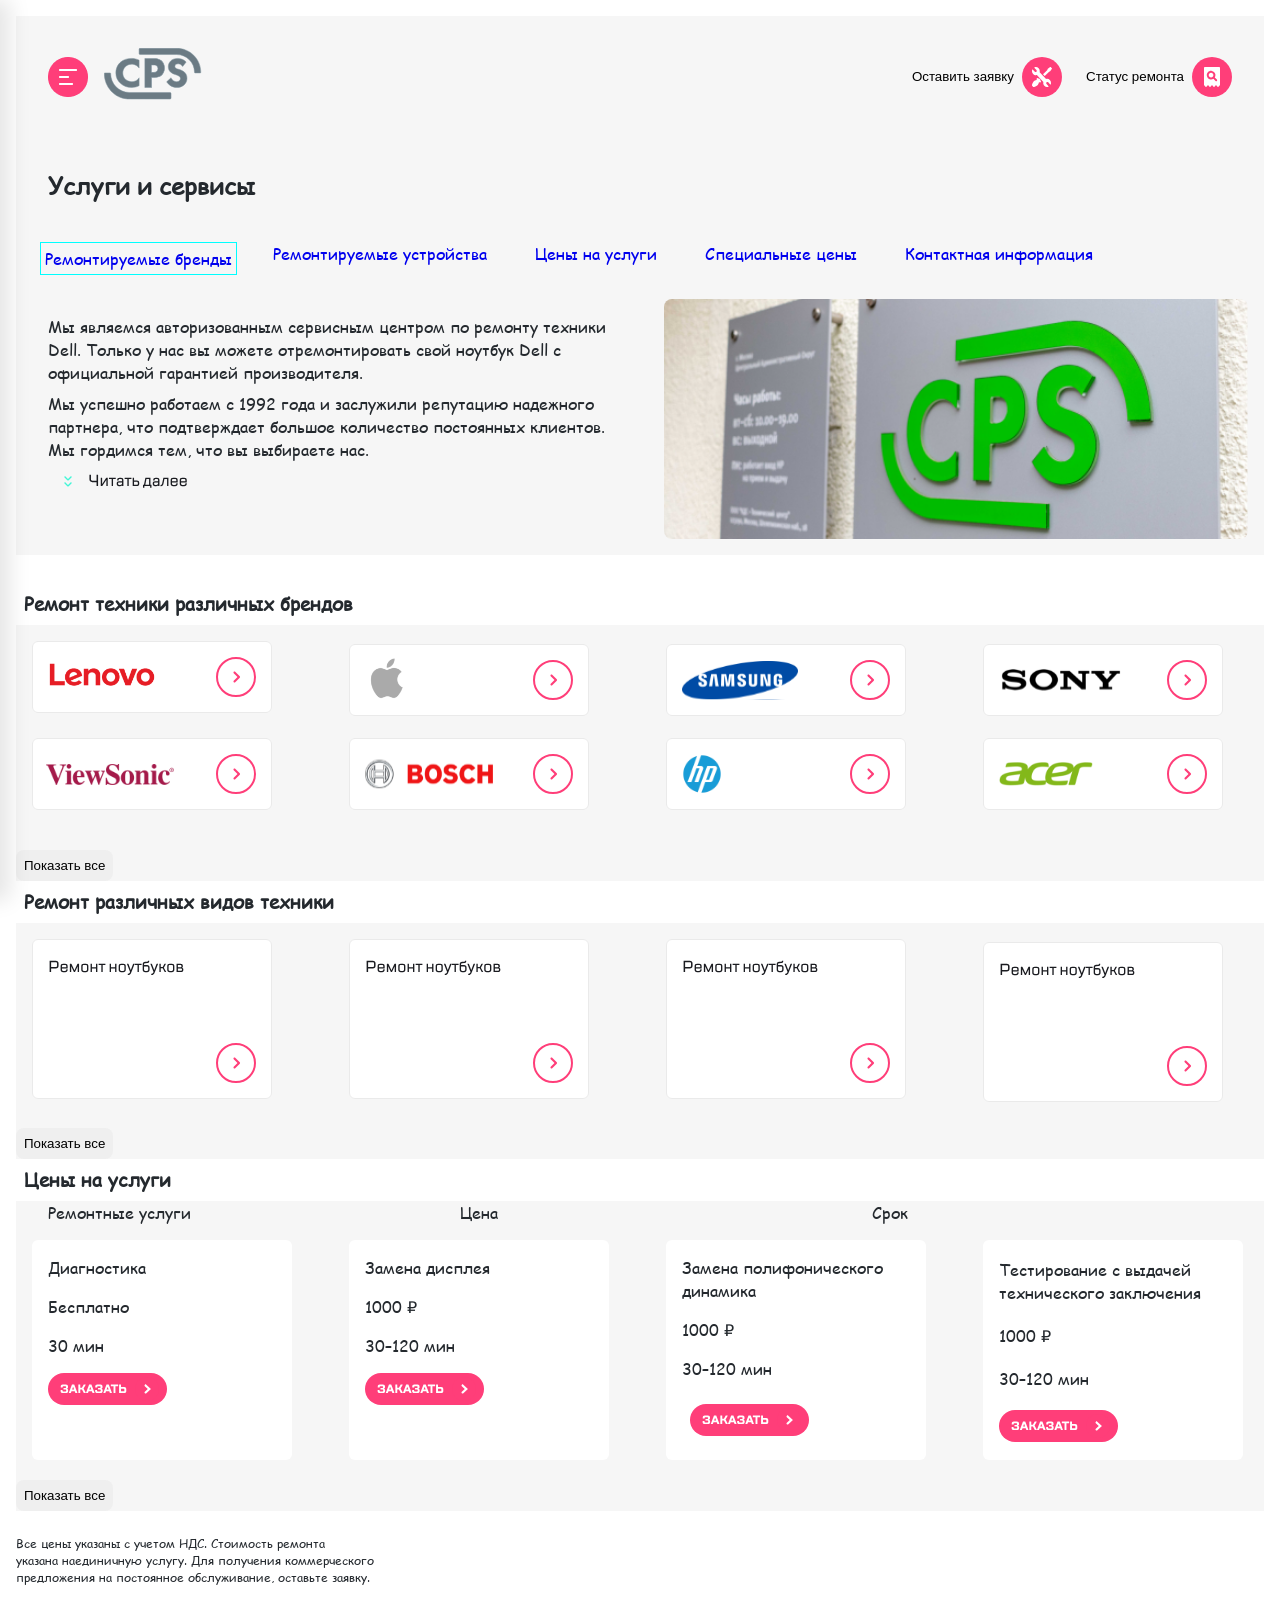
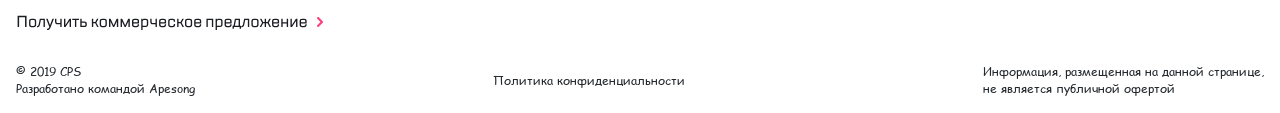
==== index.html @ 11be5215 "Updates" ====
<!doctype html>
<html lang="en">
  <head>
    <meta charset="UTF-8">
    <meta name="viewport" content="width=device-width,user-scalable=no,initial-scale=1,maximum-scale=1,minimum-scale=1">
    <meta http-equiv="X-UA-Compatible" content="ie=edge">
    <title>Webpack 5 Starter</title>
  <script defer="defer" src="./js/bundle.js"></script><link href="style.css" rel="stylesheet"></head>
  <body>
    <header> </header>
    <div class="overlay"></div>
    <aside class="sidebar__main">
      <header class="sidebar__header">
        <div class="sidebar__header-left">
          <button class="btn sidebar__btn-close" type="button">
            <img src="./img/aside-img/close.svg" alt="close">
          </button>
          <div class="sidebar__image-cps">
            <img src="./img/aside-img/cps.svg" alt="CPS logo">
          </div>
        </div>
        <button class="btn sidebar__button-search" type="button">
          <img src="./img/aside-img/search.svg" alt="Search btn">
        </button>
      </header>
      <nav class="sidebar__nav">
        <ul class="sidebar__nav-list">
          <li class="sidebar__nav-item sidebar__nav-item--active">
            <a class="sidebar__link" href="#">Ремонт техники</a>
          </li>
          <li class="sidebar__nav-item"><a class="sidebar__link" href="#">Услуги и сервисы</a></li>
          <li class="sidebar__nav-item"><a class="sidebar__link" href="#">Корпоративным клиентам</a></li>
          <li class="sidebar__nav-item"><a class="sidebar__link" href="#">Продавцам техники</a></li>
          <li class="sidebar__nav-item"><a class="sidebar__link" href="#">Партнерам</a></li>
          <li class="sidebar__nav-item"><a class="sidebar__link" href="#">Производителям</a></li>
          <li class="sidebar__nav-item"><a class="sidebar__link" href="#">Наши сервисные центры</a></li>
          <li class="sidebar__nav-item"><a class="sidebar__link" href="#">Контакты</a></li>
        </ul>
      </nav>
      <footer>
        <div class="sidebar__contacts">
          <div class="sidebar__contacts-btn">
            <button class="btn sidebar__contacts-call" type="button">
              <img src="./img/aside-img/phone.svg" alt="call">
            </button>
            <button class="btn sidebar__contacts-message" type="button">
              <img src="./img/aside-img/text.svg" alt="text">
            </button>
            <button class="btn sidebar__contacts-profile" type="button">
              <img src="./img/aside-img/profile.svg" alt="profile">
            </button>
          </div>
          <div class="sidebar__contacts-click">
            <a class="sidebar__contacts-mail" href="mailto:mail@cps.com">
              mail@cps.com
            </a>
            <a class="sidebar__contacts-tel" href="tel:88008908900">
              8 800 890 8900
            </a>
          </div>
          <div class="sidebar__lang-container">
            <button class="btn sidebar__lang-ru" type="button">RU</button>
            <button class="btn sidebar__lang-en" type="button">EN</button>
            <button class="btn sidebar__lang-ch" type="button">CH</button>
          </div>
        </div>
      </footer>
    </aside>

    <main class="main">
      <section class="cps">
        <header class="cps-header">
          <div class="cps-header__left">
            <button class="btn cps-header__burger">
              <img src="./img/cps-img/burger.png" alt="Меню">
            </button>
            <div class="cps-header__logo">
              <img src="./img/cps-img/cps.svg" alt="CPS Логотип">
            </div>
          </div>

          <div class="cps-header__right">
            <button class="cps-header__repair-btn">
              <span class="cps-header__repair-text">Оставить заявку </span>
              <img src="./img/cps-img/repair.svg" alt="Ремонт" class="cps-header__repair-img">
            </button>
            <button class="cps-header__status-btn">
              <span class="cps-header__status-text">Статус ремонта</span>
              <img src="./img/cps-img/checkstatus.svg" alt="Проверить статус" class="cps-header__status-img">
            </button>
          </div>
        </header>
        <h1 class="cps-header__title">Услуги и сервисы</h1>

        <nav class="cps-nav">
          <ul class="cps-nav__list">
            <li class="cps-nav__item cps-nav__item--active">
              <a href="#">Ремонтируемые бренды</a>
            </li>
            <li class="cps-nav__item"><a href="#">Ремонтируемые устройства</a></li>
            <li class="cps-nav__item"><a href="#">Цены на услуги</a></li>
            <li class="cps-nav__item"><a href="#">Специальные цены</a></li>
            <li class="cps-nav__item"><a href="#">Контактная информация</a></li>
          </ul>
        </nav>

        <div class="cps-content">
          <div class="cps-content__text">
            <p class="cps-content__paragraph cps-content__paragraph--open">
              Мы являемся авторизованным сервисным центром по ремонту техники
              Dell. Только у нас вы можете отремонтировать свой ноутбук Dell с
              официальной гарантией производителя.
            </p>
            <p class="cps-content__paragraph cps-content__paragraph--hidden">
              Мы успешно работаем с 1992 года и заслужили репутацию надежного
              партнера, что подтверждает большое количество постоянных клиентов.
              Мы гордимся тем, что вы выбираете нас.
            </p>
            <div class="cps-content__read">
              <a href="#" class="cps-content__read-item">
                <img src="./img/cps-img/read.svg" class="cps-content__read-more" alt="cps-read-more">
              </a>
            </div>
          </div>
          <div class="cps-content__background-img"></div>
        </div>
      </section>

      <h3 class="brand__title">Ремонт техники различных брендов</h3>

      <div class="swiper brand">
        <div class="swiper-wrapper brand__list">
          <div class="swiper-slide brand__item">
            <img src="./img/brand_img/cat1.svg" alt="Lenovo">
          </div>
          <div class="swiper-slide brand__item">
            <img src="./img/brand_img/cat1_copy_2.svg" class="brand__img" alt="Apple">
          </div>
          <div class="swiper-slide brand__item">
            <img src="./img/brand_img/cat1copy.svg" class="brand__img" alt="Samsung">
          </div>
          <div class="swiper-slide brand__item">
            <img src="./img/brand_img/cat1copy10.svg" class="brand__img" alt="Sony">
          </div>
          <div class="swiper-slide brand__item">
            <img src="./img/brand_img/cat1copy3.svg" class="brand__img" alt="ViewSonic">
          </div>
          <div class="swiper-slide brand__item">
            <img src="./img/brand_img/cat1copy7.svg" class="brand__img" alt="Bosh">
          </div>
          <div class="swiper-slide brand__item">
            <img src="img/brand_img/cat1copy8.svg" class="brand__img" alt="HP">
          </div>
          <div class="swiper-slide brand__item">
            <img src="./img/brand_img/cat1copy9.svg" class="brand__img" alt="Acer">
          </div>
          <div class="swiper-slide brand__item">
            <img src="./img/brand_img/cat1.svg" class="brand__img" alt="Lenovo">
          </div>
          <div class="swiper-slide brand__item">
            <img src="./img/brand_img/cat1_copy_2.svg" class="brand__img" alt="Apple">
          </div>
          <div class="swiper-slide brand__item">
            <img src="./img/brand_img/cat1copy.svg" class="brand__img" alt="Samsung">
          </div>
        </div>

        <div class="swiper-pagination"></div>
        <button class="brand__button toggle-btn" type="button" id="brandBtn">
          <img src="../src/img/brand_img/show-icon.svg" alt="">
          <span class="brand__button-text">Показать все</span>
        </button>
      </div>
      <h3 class="services__title">Ремонт различных видов техники</h3>

      <div class="swiper repair">
        <div class="swiper-wrapper repair__list">
          <div class="swiper-slide repair__item">
            <img src="./img/swiper2.img/repair.svg" alt="repair">
          </div>
          <div class="swiper-slide repair__item">
            <img src="./img/swiper2.img/repair.svg" alt="repair">
          </div>
          <div class="swiper-slide repair__item">
            <img src="./img/swiper2.img/repair.svg" alt="repair">
          </div>
          <div class="swiper-slide repair__item">
            <img src="./img/swiper2.img/repair.svg" alt="repair">
          </div>
          <div class="swiper-slide repair__item">
            <img src="./img/swiper2.img/repair.svg" alt="repair">
          </div>
          <div class="swiper-slide repair__item">
            <img src="./img/swiper2.img/repair.svg" alt="repair">
          </div>
          <div class="swiper-slide repair__item">
            <img src="./img/swiper2.img/repair.svg" alt="repair">
          </div>
          <div class="swiper-slide repair__item">
            <img src="./img/swiper2.img/repair.svg" alt="repair">
          </div>
        </div>
        <div class="swiper-pagination"></div>
        <button class="repair__button toggle-btn" type="button" id="repairBtn">
          <img src="../src/img/brand_img/show-icon.svg" alt="">
          <span class="repair__button-text">Показать все</span>
        </button>
      </div>

      <div class="price">
        <h3 class="price__title">Цены на услуги</h3>

        <div class="price__table swiper">
          <div class="price__head">
            <span class="price__head-service">Ремонтные услуги</span>
            <span class="price__head-price">Цена</span>
            <span class="price__head-time">Срок</span>
          </div>

          <div class="swiper-wrapper price__list">
            <div class="swiper-slide price__item">
              <div class="price__service">Диагностика</div>

              <div class="price__cost">Бесплатно</div>

              <div class="price__time">30 мин</div>

              <button class="price__button" type="button">
                <img src="./img/price-img/order.svg" alt="arrow" class="price__button-icon">
              </button>
            </div>

            <div class="swiper-slide price__item">
              <div class="price__service">Замена дисплея</div>

              <div class="price__cost">1000 ₽</div>

              <div class="price__time">30–120 мин</div>

              <button class="price__button" type="button">
                <img src="./img/price-img/order.svg" alt="arrow" class="price__button-icon">
              </button>
            </div>

            <div class="swiper-slide price__item">
              <div class="price__service">
                Замена полифонического динамика
              </div>

              <div class="price__cost">1000 ₽</div>

              <div class="price__time">30–120 мин</div>

              <button class="price__button toggle-btn" type="button">
                <img src="./img/price-img/order.svg" alt="arrow" class="price__button-icon">
              </button>
            </div>

            <div class="swiper-slide price__item">
              <div class="price__service">
                Тестирование с выдачей технического заключения
              </div>

              <div class="price__cost">1000 ₽</div>

              <div class="price__time">30–120 мин</div>

              <button class="price__button" type="button">
                <img src="./img/price-img/order.svg" alt="arrow" class="price__button-icon">
              </button>
            </div>

            <div class="swiper-slide price__item">
              <div class="price__service">
                Замена программного обеспечения
              </div>

              <div class="price__cost">1000 ₽</div>

              <div class="price__time">30–120 мин</div>
              <button class="price__button" type="button">
                <img src="./img/price-img/order.svg" alt="arrow" class="price__button-icon">
              </button>
            </div>
          </div>

          <div class="swiper-pagination"></div>
          <button class="price-table__button toggle-btn" type="button" id="price-tableBtn">
            <span class="price-table__button-text">Показать все</span>
          </button>
        </div>

        <div class="price__footer">
          <p class="price__description">
            Все цены указаны с учетом НДС. Стоимость ремонта <br>
            указана наединичную услугу. Для получения коммерческого<br>
            предложения на постоянное обслуживание, оставьте заявку.
          </p>

          <a href="#" class="price__offer">
            <img src="./img/price-img/comercial-suggestion.svg" alt="more" class="price__offer-icon">
          </a>
        </div>
      </div>
      <footer class="footer">
        <div class="left"> © 2019 CPS <br>Разработано командой Apesong </div>
        <div class="middle">Политика конфиденциальности</div>
        <div class="right">Информация, размещенная на данной странице, <br>
          не является публичной офертой</div>
      </footer>
    </main></body></html>
---- style.css ----
/**
 * Swiper 12.1.4
 * Most modern mobile touch slider and framework with hardware accelerated transitions
 * https://swiperjs.com
 *
 * Copyright 2014-2026 Vladimir Kharlampidi
 *
 * Released under the MIT License
 *
 * Released on: April 29, 2026
 */

:root {
  --swiper-theme-color: #007aff;
  /*
  --swiper-preloader-color: var(--swiper-theme-color);
  --swiper-wrapper-transition-timing-function: initial;
  */
}
:host {
  position: relative;
  display: block;
  margin-left: auto;
  margin-right: auto;
  z-index: 1;
}
.swiper {
  margin-left: auto;
  margin-right: auto;
  position: relative;
  overflow: hidden;
  list-style: none;
  padding: 0;
  /* Fix of Webkit flickering */
  z-index: 1;
  display: block;
}
.swiper-vertical > .swiper-wrapper {
  flex-direction: column;
}
.swiper-wrapper {
  position: relative;
  width: 100%;
  height: 100%;
  z-index: 1;
  display: flex;
  transition-property: transform;
  transition-timing-function: var(--swiper-wrapper-transition-timing-function, initial);
  box-sizing: content-box;
}
.swiper-android .swiper-slide,
.swiper-ios .swiper-slide,
.swiper-wrapper {
  transform: translate3d(0px, 0, 0);
}
.swiper-horizontal {
  touch-action: pan-y;
}
.swiper-vertical {
  touch-action: pan-x;
}
.swiper-slide {
  flex-shrink: 0;
  width: 100%;
  height: 100%;
  position: relative;
  transition-property: transform;
  display: block;
}
.swiper-slide-invisible-blank {
  visibility: hidden;
}
/* Auto Height */
.swiper-autoheight,
.swiper-autoheight .swiper-slide {
  height: auto;
}
.swiper-autoheight .swiper-wrapper {
  align-items: flex-start;
  transition-property: transform, height;
}
.swiper-backface-hidden .swiper-slide {
  transform: translateZ(0);
  backface-visibility: hidden;
}
/* 3D Effects */
.swiper-3d.swiper-css-mode .swiper-wrapper {
  perspective: 1200px;
}
.swiper-3d .swiper-wrapper {
  transform-style: preserve-3d;
}
.swiper-3d {
  perspective: 1200px;
  .swiper-slide,
  .swiper-cube-shadow {
    transform-style: preserve-3d;
  }
}

/* CSS Mode */
.swiper-css-mode {
  > .swiper-wrapper {
    overflow: auto;
    scrollbar-width: none; /* For Firefox */
    -ms-overflow-style: none; /* For Internet Explorer and Edge */
    &::-webkit-scrollbar {
      display: none;
    }
  }
  > .swiper-wrapper > .swiper-slide {
    scroll-snap-align: start start;
  }
  &.swiper-horizontal {
    > .swiper-wrapper {
      scroll-snap-type: x mandatory;
    }
    > .swiper-wrapper > .swiper-slide:first-child {
      margin-inline-start: var(--swiper-slides-offset-before);
      scroll-margin-inline-start: var(--swiper-slides-offset-before);
    }
    > .swiper-wrapper > .swiper-slide:last-child {
      margin-inline-end: var(--swiper-slides-offset-after);
    }
  }
  &.swiper-vertical {
    > .swiper-wrapper {
      scroll-snap-type: y mandatory;
    }
    > .swiper-wrapper > .swiper-slide:first-child {
      margin-block-start: var(--swiper-slides-offset-before);
      scroll-margin-block-start: var(--swiper-slides-offset-before);
    }
    > .swiper-wrapper > .swiper-slide:last-child {
      margin-block-end: var(--swiper-slides-offset-after);
    }
  }
  &.swiper-free-mode {
    > .swiper-wrapper {
      scroll-snap-type: none;
    }
    > .swiper-wrapper > .swiper-slide {
      scroll-snap-align: none;
    }
  }
  &.swiper-centered {
    > .swiper-wrapper::before {
      content: '';
      flex-shrink: 0;
      order: 9999;
    }
    > .swiper-wrapper > .swiper-slide {
      scroll-snap-align: center center;
      scroll-snap-stop: always;
    }
  }
  &.swiper-centered.swiper-horizontal {
    > .swiper-wrapper > .swiper-slide:first-child {
      margin-inline-start: var(--swiper-centered-offset-before);
    }
    > .swiper-wrapper::before {
      height: 100%;
      min-height: 1px;
      width: var(--swiper-centered-offset-after);
    }
  }
  &.swiper-centered.swiper-vertical {
    > .swiper-wrapper > .swiper-slide:first-child {
      margin-block-start: var(--swiper-centered-offset-before);
    }
    > .swiper-wrapper::before {
      width: 100%;
      min-width: 1px;
      height: var(--swiper-centered-offset-after);
    }
  }
}

/* Slide styles start */
/* 3D Shadows */
.swiper-3d {
  .swiper-slide-shadow,
  .swiper-slide-shadow-left,
  .swiper-slide-shadow-right,
  .swiper-slide-shadow-top,
  .swiper-slide-shadow-bottom,
  .swiper-slide-shadow,
  .swiper-slide-shadow-left,
  .swiper-slide-shadow-right,
  .swiper-slide-shadow-top,
  .swiper-slide-shadow-bottom {
    position: absolute;
    left: 0;
    top: 0;
    width: 100%;
    height: 100%;
    pointer-events: none;
    z-index: 10;
  }
  .swiper-slide-shadow {
    background: rgba(0, 0, 0, 0.15);
  }
  .swiper-slide-shadow-left {
    background-image: linear-gradient(to left, rgba(0, 0, 0, 0.5), rgba(0, 0, 0, 0));
  }
  .swiper-slide-shadow-right {
    background-image: linear-gradient(to right, rgba(0, 0, 0, 0.5), rgba(0, 0, 0, 0));
  }
  .swiper-slide-shadow-top {
    background-image: linear-gradient(to top, rgba(0, 0, 0, 0.5), rgba(0, 0, 0, 0));
  }
  .swiper-slide-shadow-bottom {
    background-image: linear-gradient(to bottom, rgba(0, 0, 0, 0.5), rgba(0, 0, 0, 0));
  }
}
.swiper-lazy-preloader {
  width: 42px;
  height: 42px;
  position: absolute;
  left: 50%;
  top: 50%;
  margin-left: -21px;
  margin-top: -21px;
  z-index: 10;
  transform-origin: 50%;
  box-sizing: border-box;
  border: 4px solid var(--swiper-preloader-color, var(--swiper-theme-color));
  border-radius: 50%;
  border-top-color: transparent;
}
.swiper:not(.swiper-watch-progress),
.swiper-watch-progress .swiper-slide-visible {
  .swiper-lazy-preloader {
    animation: swiper-preloader-spin 1s infinite linear;
  }
}
.swiper-lazy-preloader-white {
  --swiper-preloader-color: #fff;
}
.swiper-lazy-preloader-black {
  --swiper-preloader-color: #000;
}
@keyframes swiper-preloader-spin {
  0% {
    transform: rotate(0deg);
  }
  100% {
    transform: rotate(360deg);
  }
}
/* Slide styles end */

.swiper-virtual .swiper-slide {
  -webkit-backface-visibility: hidden;
  transform: translateZ(0);
}
.swiper-virtual.swiper-css-mode {
  .swiper-wrapper::after {
    content: '';
    position: absolute;
    left: 0;
    top: 0;
    pointer-events: none;
  }
}
.swiper-virtual.swiper-css-mode.swiper-horizontal {
  .swiper-wrapper::after {
    height: 1px;
    width: var(--swiper-virtual-size);
  }
}

.swiper-virtual.swiper-css-mode.swiper-vertical {
  .swiper-wrapper::after {
    width: 1px;
    height: var(--swiper-virtual-size);
  }
}



:root {
  --swiper-navigation-size: 44px;
  /*
  --swiper-navigation-top-offset: 50%;
  --swiper-navigation-sides-offset: 4px;
  --swiper-navigation-color: var(--swiper-theme-color);
  */
}
.swiper-button-prev,
.swiper-button-next {
  position: absolute;

  width: var(--swiper-navigation-size);
  height: var(--swiper-navigation-size);

  z-index: 10;
  cursor: pointer;
  display: flex;
  align-items: center;
  justify-content: center;
  color: var(--swiper-navigation-color, var(--swiper-theme-color));
  &.swiper-button-disabled {
    opacity: 0.35;
    cursor: auto;
    pointer-events: none;
  }
  &.swiper-button-hidden {
    opacity: 0;
    cursor: auto;
    pointer-events: none;
  }
  .swiper-navigation-disabled & {
    display: none !important;
  }

  ::slotted(svg),
  svg {
    width: 100%;
    height: 100%;
    object-fit: contain;
    transform-origin: center;
    fill: currentColor;
    pointer-events: none;
  }
}

.swiper-button-lock {
  display: none;
}

.swiper-button-prev,
.swiper-button-next {
  top: var(--swiper-navigation-top-offset, 50%);
  margin-top: calc(0px - (var(--swiper-navigation-size) / 2));
}
.swiper-button-prev {
  left: var(--swiper-navigation-sides-offset, 4px);
  right: auto;
  ::slotted(.swiper-navigation-icon),
  .swiper-navigation-icon {
    transform: rotate(180deg);
  }
}
.swiper-button-next {
  right: var(--swiper-navigation-sides-offset, 4px);
  left: auto;
}
.swiper-horizontal {
  .swiper-button-prev,
  .swiper-button-next,
  ~ .swiper-button-prev,
  ~ .swiper-button-next {
    top: var(--swiper-navigation-top-offset, 50%);
    margin-top: calc(0px - (var(--swiper-navigation-size) / 2));
    margin-left: 0;
  }
  .swiper-button-prev,
  & ~ .swiper-button-prev,
  &.swiper-rtl .swiper-button-next,
  &.swiper-rtl ~ .swiper-button-next {
    left: var(--swiper-navigation-sides-offset, 4px);
    right: auto;
  }
  .swiper-button-next,
  & ~ .swiper-button-next,
  &.swiper-rtl .swiper-button-prev,
  &.swiper-rtl ~ .swiper-button-prev {
    right: var(--swiper-navigation-sides-offset, 4px);
    left: auto;
  }
  .swiper-button-prev,
  & ~ .swiper-button-prev,
  &.swiper-rtl .swiper-button-next,
  &.swiper-rtl ~ .swiper-button-next {
    ::slotted(.swiper-navigation-icon),
    .swiper-navigation-icon {
      transform: rotate(180deg);
    }
  }
  &.swiper-rtl .swiper-button-prev,
  &.swiper-rtl ~ .swiper-button-prev {
    ::slotted(.swiper-navigation-icon),
    .swiper-navigation-icon {
      transform: rotate(0deg);
    }
  }
}
.swiper-vertical {
  .swiper-button-prev,
  .swiper-button-next,
  ~ .swiper-button-prev,
  ~ .swiper-button-next {
    left: var(--swiper-navigation-top-offset, 50%);
    right: auto;
    margin-left: calc(0px - (var(--swiper-navigation-size) / 2));
    margin-top: 0;
  }
  .swiper-button-prev,
  ~ .swiper-button-prev {
    top: var(--swiper-navigation-sides-offset, 4px);
    bottom: auto;
    ::slotted(.swiper-navigation-icon),
    .swiper-navigation-icon {
      transform: rotate(-90deg);
    }
  }
  .swiper-button-next,
  ~ .swiper-button-next {
    bottom: var(--swiper-navigation-sides-offset, 4px);
    top: auto;
    ::slotted(.swiper-navigation-icon),
    .swiper-navigation-icon {
      transform: rotate(90deg);
    }
  }
}

:root {
  /*
  --swiper-pagination-color: var(--swiper-theme-color);
  --swiper-pagination-left: auto;
  --swiper-pagination-right: 8px;
  --swiper-pagination-bottom: 8px;
  --swiper-pagination-top: auto;
  --swiper-pagination-fraction-color: inherit;
  --swiper-pagination-progressbar-bg-color: rgba(0,0,0,0.25);
  --swiper-pagination-progressbar-size: 4px;
  --swiper-pagination-bullet-size: 8px;
  --swiper-pagination-bullet-width: 8px;
  --swiper-pagination-bullet-height: 8px;
  --swiper-pagination-bullet-border-radius: 50%;
  --swiper-pagination-bullet-inactive-color: #000;
  --swiper-pagination-bullet-inactive-opacity: 0.2;
  --swiper-pagination-bullet-opacity: 1;
  --swiper-pagination-bullet-horizontal-gap: 4px;
  --swiper-pagination-bullet-vertical-gap: 6px;
  */
}
.swiper-pagination {
  position: absolute;
  text-align: center;
  transition: 300ms opacity;
  transform: translate3d(0, 0, 0);
  z-index: 10;
  &.swiper-pagination-hidden {
    opacity: 0;
  }
  .swiper-pagination-disabled > &,
  &.swiper-pagination-disabled {
    display: none !important;
  }
}
/* Common Styles */
.swiper-pagination-fraction,
.swiper-pagination-custom,
.swiper-horizontal > .swiper-pagination-bullets,
.swiper-pagination-bullets.swiper-pagination-horizontal {
  bottom: var(--swiper-pagination-bottom, 8px);
  top: var(--swiper-pagination-top, auto);
  left: 0;
  width: 100%;
}
/* Bullets */
.swiper-pagination-bullets-dynamic {
  overflow: hidden;
  font-size: 0;
  .swiper-pagination-bullet {
    transform: scale(0.33);
    position: relative;
  }
  .swiper-pagination-bullet-active {
    transform: scale(1);
  }
  .swiper-pagination-bullet-active-main {
    transform: scale(1);
  }
  .swiper-pagination-bullet-active-prev {
    transform: scale(0.66);
  }
  .swiper-pagination-bullet-active-prev-prev {
    transform: scale(0.33);
  }
  .swiper-pagination-bullet-active-next {
    transform: scale(0.66);
  }
  .swiper-pagination-bullet-active-next-next {
    transform: scale(0.33);
  }
}
.swiper-pagination-bullet {
  width: var(--swiper-pagination-bullet-width, var(--swiper-pagination-bullet-size, 8px));
  height: var(--swiper-pagination-bullet-height, var(--swiper-pagination-bullet-size, 8px));
  display: inline-block;
  border-radius: var(--swiper-pagination-bullet-border-radius, 50%);
  background: var(--swiper-pagination-bullet-inactive-color, #000);
  opacity: var(--swiper-pagination-bullet-inactive-opacity, 0.2);
  button& {
    border: none;
    margin: 0;
    padding: 0;
    box-shadow: none;
    appearance: none;
  }
  .swiper-pagination-clickable & {
    cursor: pointer;
  }

  &:only-child {
    display: none !important;
  }
}
.swiper-pagination-bullet-active {
  opacity: var(--swiper-pagination-bullet-opacity, 1);
  background: var(--swiper-pagination-color, var(--swiper-theme-color));
}

.swiper-vertical > .swiper-pagination-bullets,
.swiper-pagination-vertical.swiper-pagination-bullets {
  right: var(--swiper-pagination-right, 8px);
  left: var(--swiper-pagination-left, auto);
  top: 50%;
  transform: translate3d(0px, -50%, 0);
  .swiper-pagination-bullet {
    margin: var(--swiper-pagination-bullet-vertical-gap, 6px) 0;
    display: block;
  }
  &.swiper-pagination-bullets-dynamic {
    top: 50%;
    transform: translateY(-50%);
    width: 8px;
    .swiper-pagination-bullet {
      display: inline-block;
      transition:
        200ms transform,
        200ms top;
    }
  }
}
.swiper-horizontal > .swiper-pagination-bullets,
.swiper-pagination-horizontal.swiper-pagination-bullets {
  .swiper-pagination-bullet {
    margin: 0 var(--swiper-pagination-bullet-horizontal-gap, 4px);
  }
  &.swiper-pagination-bullets-dynamic {
    left: 50%;
    transform: translateX(-50%);
    white-space: nowrap;
    .swiper-pagination-bullet {
      transition:
        200ms transform,
        200ms left;
    }
  }
}
.swiper-horizontal.swiper-rtl > .swiper-pagination-bullets-dynamic .swiper-pagination-bullet {
  transition:
    200ms transform,
    200ms right;
}
/* Fraction */
.swiper-pagination-fraction {
  color: var(--swiper-pagination-fraction-color, inherit);
}
/* Progress */
.swiper-pagination-progressbar {
  background: var(--swiper-pagination-progressbar-bg-color, rgba(0, 0, 0, 0.25));
  position: absolute;
  .swiper-pagination-progressbar-fill {
    background: var(--swiper-pagination-color, var(--swiper-theme-color));
    position: absolute;
    left: 0;
    top: 0;
    width: 100%;
    height: 100%;
    transform: scale(0);
    transform-origin: left top;
  }
  .swiper-rtl & .swiper-pagination-progressbar-fill {
    transform-origin: right top;
  }
  .swiper-horizontal > &,
  &.swiper-pagination-horizontal,
  .swiper-vertical > &.swiper-pagination-progressbar-opposite,
  &.swiper-pagination-vertical.swiper-pagination-progressbar-opposite {
    width: 100%;
    height: var(--swiper-pagination-progressbar-size, 4px);
    left: 0;
    top: 0;
  }
  .swiper-vertical > &,
  &.swiper-pagination-vertical,
  .swiper-horizontal > &.swiper-pagination-progressbar-opposite,
  &.swiper-pagination-horizontal.swiper-pagination-progressbar-opposite {
    width: var(--swiper-pagination-progressbar-size, 4px);
    height: 100%;
    left: 0;
    top: 0;
  }
}
.swiper-pagination-lock {
  display: none;
}

:root {
  /*
  --swiper-scrollbar-border-radius: 10px;
  --swiper-scrollbar-top: auto;
  --swiper-scrollbar-bottom: 4px;
  --swiper-scrollbar-left: auto;
  --swiper-scrollbar-right: 4px;
  --swiper-scrollbar-sides-offset: 1%;
  --swiper-scrollbar-bg-color: rgba(0, 0, 0, 0.1);
  --swiper-scrollbar-drag-bg-color: rgba(0, 0, 0, 0.5);
  --swiper-scrollbar-size: 4px;
  */
}
.swiper-scrollbar {
  border-radius: var(--swiper-scrollbar-border-radius, 10px);
  position: relative;
  touch-action: none;
  background: var(--swiper-scrollbar-bg-color, rgba(0, 0, 0, 0.1));
  .swiper-scrollbar-disabled > &,
  &.swiper-scrollbar-disabled {
    display: none !important;
  }
  .swiper-horizontal > &,
  &.swiper-scrollbar-horizontal {
    position: absolute;
    left: var(--swiper-scrollbar-sides-offset, 1%);
    bottom: var(--swiper-scrollbar-bottom, 4px);
    top: var(--swiper-scrollbar-top, auto);
    z-index: 50;
    height: var(--swiper-scrollbar-size, 4px);
    width: calc(100% - 2 * var(--swiper-scrollbar-sides-offset, 1%));
  }
  .swiper-vertical > &,
  &.swiper-scrollbar-vertical {
    position: absolute;
    left: var(--swiper-scrollbar-left, auto);
    right: var(--swiper-scrollbar-right, 4px);
    top: var(--swiper-scrollbar-sides-offset, 1%);
    z-index: 50;
    width: var(--swiper-scrollbar-size, 4px);
    height: calc(100% - 2 * var(--swiper-scrollbar-sides-offset, 1%));
  }
}
.swiper-scrollbar-drag {
  height: 100%;
  width: 100%;
  position: relative;
  background: var(--swiper-scrollbar-drag-bg-color, rgba(0, 0, 0, 0.5));
  border-radius: var(--swiper-scrollbar-border-radius, 10px);
  left: 0;
  top: 0;
}
.swiper-scrollbar-cursor-drag {
  cursor: move;
}
.swiper-scrollbar-lock {
  display: none;
}


/* Zoom container styles start */
.swiper-zoom-container {
  width: 100%;
  height: 100%;
  display: flex;
  justify-content: center;
  align-items: center;
  text-align: center;

  > img,
  > svg,
  > canvas {
    max-width: 100%;
    max-height: 100%;
    object-fit: contain;
  }
}
/* Zoom container styles end */

.swiper-slide-zoomed {
  cursor: move;
  touch-action: none;
}


/* a11y */
.swiper .swiper-notification {
  position: absolute;
  left: 0;
  top: 0;
  pointer-events: none;
  opacity: 0;
  z-index: -1000;
}




.swiper-thumbs {
  .swiper-slide-thumb-active {
    /* Styles for active thumb slide */
  }
}

.swiper-free-mode > .swiper-wrapper {
  transition-timing-function: ease-out;
  margin: 0 auto;
}

.swiper-grid > .swiper-wrapper {
  flex-wrap: wrap;
}
.swiper-grid-column > .swiper-wrapper {
  flex-wrap: wrap;
  flex-direction: column;
}


.swiper-fade {
  &.swiper-free-mode {
    .swiper-slide {
      transition-timing-function: ease-out;
    }
  }
  .swiper-slide {
    pointer-events: none;
    transition-property: opacity;
    .swiper-slide {
      pointer-events: none;
    }
  }
  .swiper-slide-active {
    pointer-events: auto;
    & .swiper-slide-active {
      pointer-events: auto;
    }
  }
}

.swiper.swiper-cube {
  overflow: visible;
}
.swiper-cube {
  .swiper-slide {
    pointer-events: none;
    backface-visibility: hidden;
    z-index: 1;
    visibility: hidden;
    transform-origin: 0 0;
    width: 100%;
    height: 100%;
    .swiper-slide {
      pointer-events: none;
    }
  }
  &.swiper-rtl .swiper-slide {
    transform-origin: 100% 0;
  }
  .swiper-slide-active {
    &,
    & .swiper-slide-active {
      pointer-events: auto;
    }
  }
  .swiper-slide-active,
  .swiper-slide-next,
  .swiper-slide-prev {
    pointer-events: auto;
    visibility: visible;
  }

  .swiper-cube-shadow {
    position: absolute;
    left: 0;
    bottom: 0px;
    width: 100%;
    height: 100%;
    opacity: 0.6;
    z-index: 0;

    &:before {
      content: '';
      background: #000;
      position: absolute;
      left: 0;
      top: 0;
      bottom: 0;
      right: 0;
      filter: blur(50px);
    }
  }
}
.swiper-cube {
  .swiper-slide-next + .swiper-slide {
    pointer-events: auto;
    visibility: visible;
  }
}
/* Cube slide shadows start */
.swiper-cube {
  .swiper-slide-shadow-cube.swiper-slide-shadow-top,
  .swiper-slide-shadow-cube.swiper-slide-shadow-bottom,
  .swiper-slide-shadow-cube.swiper-slide-shadow-left,
  .swiper-slide-shadow-cube.swiper-slide-shadow-right {
    z-index: 0;
    backface-visibility: hidden;
  }
}
/* Cube slide shadows end */

.swiper.swiper-flip {
  overflow: visible;
}
.swiper-flip {
  .swiper-slide {
    pointer-events: none;
    backface-visibility: hidden;
    z-index: 1;
    .swiper-slide {
      pointer-events: none;
    }
  }
  .swiper-slide-active {
    &,
    & .swiper-slide-active {
      pointer-events: auto;
    }
  }
}
/* Flip slide shadows start */
.swiper-flip {
  .swiper-slide-shadow-flip.swiper-slide-shadow-top,
  .swiper-slide-shadow-flip.swiper-slide-shadow-bottom,
  .swiper-slide-shadow-flip.swiper-slide-shadow-left,
  .swiper-slide-shadow-flip.swiper-slide-shadow-right {
    z-index: 0;
    backface-visibility: hidden;
  }
}
/* Flip slide shadows end */

.swiper-coverflow {
}

.swiper-creative {
  .swiper-slide {
    backface-visibility: hidden;
    overflow: hidden;
    transition-property: transform, opacity, height;
  }
}

.swiper.swiper-cards {
  overflow: visible;
}
.swiper-cards {
  .swiper-slide {
    transform-origin: center bottom;
    backface-visibility: hidden;
    overflow: hidden;
  }
}

.brand{overflow:hidden;width:100%}.brand__list{display:flex;padding:16px 16px 40px}.brand__item{flex-shrink:0;align-items:center;justify-content:center;box-sizing:border-box;flex-shrink:0;border-radius:8px;max-width:240px;height:100%}.brand__img{display:block;width:100%;height:100%;object-fit:contain}.brand__item:nth-child(n+7){display:none}.brand__button{display:none}.brand__list--expanded .brand__item:nth-child(n+7){display:flex}.brand__title{margin-top:36px}.toggle-btn{display:block;border:none;border-radius:8px;padding:8px;cursor:pointer;transition:.3s}.toggle-btn:hover{opacity:.8;transform:scale(1.1)}@media(min-width: 768px){.brand__list.swiper-wrapper{display:grid;grid-template-columns:repeat(3, 1fr);justify-content:start;gap:20px;width:100%;transform:none !important}.brand__button{display:flex}.swiper-pagination{display:none}}@media(min-width: 1120px){.brand__list.swiper-wrapper{display:grid;grid-template-columns:repeat(4, 1fr);justify-content:start;gap:20px}.brand__button{display:flex}.brand__item:nth-child(n+7){display:flex}.brand__item:nth-child(n+9){display:none}.swiper-pagination{display:none}}.cps{display:flex;flex-direction:column;gap:16px;padding:16px;background-color:#f6f6f6}.cps-header{display:flex;align-items:center;padding:16px;position:relative}.cps-header__title{margin-top:16px;padding:16px}.cps-header__left{display:flex;justify-content:flex-start;align-items:center;gap:16px}.cps-header__repair-text,.cps-header__status-text{white-space:nowrap}.cps-header__right{display:flex;align-items:center;gap:24px;margin-left:auto;display:none}.cps-header__repair-btn,.cps-header__status-btn{display:flex;align-items:center;justify-content:center;gap:8px;flex-shrink:0;border:none;background:rgba(0,0,0,0);cursor:pointer;transition:.3s}.cps-header__repair-btn:hover,.cps-header__status-btn:hover{opacity:.9;transform:scale(1.1)}.main{display:flex;flex-direction:column;padding:0;overflow-x:hidden}.cps-nav{display:flex;align-items:center;overflow-x:auto}.cps-nav__list{display:flex;justify-content:flex-start;flex-direction:row;list-style:none;padding:8px;gap:16px}.cps-nav__item a{text-decoration:none;flex-wrap:nowrap;flex-shrink:0;white-space:nowrap;padding:8px 12px;min-width:-moz-max-content;min-width:max-content}.cps-nav__item a:hover{opacity:.5;padding-left:8px}.cps-nav__item--active a{display:block;border:1px solid aqua;padding:4px}.cps-content{display:flex;flex-direction:column;gap:16px;margin-top:0}.cps-content__text{padding:16px}.cps-content__background-img{display:block;width:100%;min-height:220px;background-image:url(static/cps-pic.png);background-repeat:no-repeat;background-position:center;background-size:cover;border-radius:8px}.cps-content__paragraph--open{margin-bottom:8px}.cps-content__read-more{margin:8px}.btn{transition:.3s;cursor:pointer}.btn:hover{opacity:.9;transform:scale(1.1)}@media(min-width: 768px){.cps{display:flex;flex-direction:column}.cps-content{display:flex;flex-direction:row}.cps-content__background-img{flex:1;min-height:240px}.cps-content__text{flex:1}.cps-nav__list{display:flex;flex-direction:row;gap:24px}}@media(min-width: 1120px){.cps-header__right{display:flex}}.sidebar__main{display:flex;flex-direction:column;gap:16px;padding:16px;position:fixed;top:0;left:0;width:320px;height:100vh;background:#fff;box-shadow:10px 0 20px rgba(0,0,0,.1);transform:translateX(-100%);transition:transform .3s ease;z-index:1000}.sidebar__main--open{transform:translateX(0)}.overlay{position:fixed;top:0;left:0;width:100%;height:100%;background:rgba(0,0,0,.4);opacity:0;visibility:hidden;transition:.3s;z-index:900}.overlay--active{opacity:1;visibility:visible}.sidebar__header{display:flex;justify-content:space-between;align-items:center}.sidebar__header-left{display:flex;gap:16px;align-items:center;justify-content:center}.sidebar__nav{display:flex}.sidebar__nav-list{display:flex;flex-direction:column;gap:16px;list-style:none}.sidebar__link{text-decoration:none;transition:.3s ease;color:#000}.sidebar__nav-item--active{position:relative}.sidebar__nav-item--active a::before{display:block;content:"";width:3px;height:16px;background-color:aqua;position:absolute;left:-8px;top:0}.sidebar__link:hover{opacity:.5;padding:8px}.sidebar__contacts{margin-top:16px;display:flex;flex-direction:column;gap:16px}.sidebar__contacts-click{display:flex;flex-direction:column;gap:16px}.sidebar__contacts-mail{font-size:14px;font-weight:100}.sidebar__contacts-tel{font-weight:600}.sidebar__contacts-mail,.sidebar__contacts-tel{text-decoration:none;color:#000}.sidebar__lang-container{display:flex;color:#000;transform:translateX(-10px)}.sidebar__lang-ru,.sidebar__lang-ch,.sidebar__lang-en{background-color:#fff}.repair{overflow:hidden;width:100%}.repair__list{display:flex;padding:16px 16px 24px;width:100%}.repair__item{flex-shrink:0;max-width:240px;height:100%;justify-content:center;align-items:center;border-radius:8px}.repair__img{display:block;width:100%;height:100%;object-fit:contain}.repair__button{display:none}@media(min-width: 768px){.repair__list.swiper-wrapper{display:grid;grid-template-columns:repeat(3, 1fr);justify-content:start;gap:20px}.repair__item:nth-child(n+4){display:none}.repair__list--expanded .repair__item:nth-child(n+4){display:flex}.repair__button{display:flex}.swiper-pagination{display:none}}@media(min-width: 1120px){.repair__list.swiper-wrapper{display:grid;grid-template-columns:repeat(4, 1fr);gap:20px}.repair__item:nth-child(n+4){display:flex}.repair__item:nth-child(n+5){display:none}.swiper-pagination{display:none}.brand__button{display:flex}}.btn{width:40px;height:40px;border-radius:50%;border:none;transition:.3s;cursor:pointer}.btn:hover{opacity:.9;transform:scale(1.05)}*{box-sizing:border-box;padding:0;margin:0}.swiper{max-width:100%;background-color:#f6f6f6;overflow:hidden;margin-left:0;margin-right:auto}.swiper-wrapper{transition:transform .3s ease;position:relative}.price__table{overflow:hidden;width:100%}.price__list{display:flex;padding:16px 16px 20px}.price__item{justify-content:center;align-items:center;flex-shrink:0;max-width:260px;height:200px;padding:16px;border-radius:6px;background-color:#fff}.price__item:nth-child(n+4){display:none}.price__list--expanded .price__item:nth-child(n+4){display:grid}.price__button{display:flex;align-items:center;gap:8px;border:none;background:none;cursor:pointer}.price__service,.price__cost,.price__time{margin-bottom:16px}.price__description{font-size:12px;margin:24px 0 24px}.price .price-table__button{display:none}@media(min-width: 768px){.price__head,.price__list.swiper-wrapper{display:grid;grid-template-columns:repeat(3, 1fr);gap:20px}.price__head{padding-left:32px}.price__item{width:100%}.price .price-table__button{display:flex}.swiper-pagination{display:none}}@media(min-width: 1120px){.price__list.swiper-wrapper{display:grid;grid-template-columns:repeat(4, 1fr);gap:20px}.price__item{width:100%}.price__item:nth-child(n+4){display:grid}.price__item:nth-child(n+5){display:grid}.price__item:nth-child(n+5){display:none}.swiper-pagination{display:none}.price-table__button{display:flex}}.footer{display:flex;flex-direction:column;justify-content:center;font-size:12px;gap:24px;margin-top:24px}@media(min-width: 768px){.footer{flex-direction:row;justify-content:space-between;align-items:center;justify-content:space-between}}@font-face{font-family:"Comic";src:url(fonts/comic.ttf) format("truetype");font-weight:normal;font-style:italic}*{box-sizing:border-box;padding:0;margin:0}body{padding:1rem;margin:0;font-family:"Comic",sans-serif;background-color:#fff;color:#24292e;width:100%}h3{margin:8px}
/**
 * Swiper 12.1.4
 * Most modern mobile touch slider and framework with hardware accelerated transitions
 * https://swiperjs.com
 *
 * Copyright 2014-2026 Vladimir Kharlampidi
 *
 * Released under the MIT License
 *
 * Released on: April 29, 2026
 */

:root {
  --swiper-theme-color: #007aff;
  /*
  --swiper-preloader-color: var(--swiper-theme-color);
  --swiper-wrapper-transition-timing-function: initial;
  */
}
:host {
  position: relative;
  display: block;
  margin-left: auto;
  margin-right: auto;
  z-index: 1;
}
.swiper {
  margin-left: auto;
  margin-right: auto;
  position: relative;
  overflow: hidden;
  list-style: none;
  padding: 0;
  /* Fix of Webkit flickering */
  z-index: 1;
  display: block;
}
.swiper-vertical > .swiper-wrapper {
  flex-direction: column;
}
.swiper-wrapper {
  position: relative;
  width: 100%;
  height: 100%;
  z-index: 1;
  display: flex;
  transition-property: transform;
  transition-timing-function: var(--swiper-wrapper-transition-timing-function, initial);
  box-sizing: content-box;
}
.swiper-android .swiper-slide,
.swiper-ios .swiper-slide,
.swiper-wrapper {
  transform: translate3d(0px, 0, 0);
}
.swiper-horizontal {
  touch-action: pan-y;
}
.swiper-vertical {
  touch-action: pan-x;
}
.swiper-slide {
  flex-shrink: 0;
  width: 100%;
  height: 100%;
  position: relative;
  transition-property: transform;
  display: block;
}
.swiper-slide-invisible-blank {
  visibility: hidden;
}
/* Auto Height */
.swiper-autoheight,
.swiper-autoheight .swiper-slide {
  height: auto;
}
.swiper-autoheight .swiper-wrapper {
  align-items: flex-start;
  transition-property: transform, height;
}
.swiper-backface-hidden .swiper-slide {
  transform: translateZ(0);
  backface-visibility: hidden;
}
/* 3D Effects */
.swiper-3d.swiper-css-mode .swiper-wrapper {
  perspective: 1200px;
}
.swiper-3d .swiper-wrapper {
  transform-style: preserve-3d;
}
.swiper-3d {
  perspective: 1200px;
  .swiper-slide,
  .swiper-cube-shadow {
    transform-style: preserve-3d;
  }
}

/* CSS Mode */
.swiper-css-mode {
  > .swiper-wrapper {
    overflow: auto;
    scrollbar-width: none; /* For Firefox */
    -ms-overflow-style: none; /* For Internet Explorer and Edge */
    &::-webkit-scrollbar {
      display: none;
    }
  }
  > .swiper-wrapper > .swiper-slide {
    scroll-snap-align: start start;
  }
  &.swiper-horizontal {
    > .swiper-wrapper {
      scroll-snap-type: x mandatory;
    }
    > .swiper-wrapper > .swiper-slide:first-child {
      margin-inline-start: var(--swiper-slides-offset-before);
      scroll-margin-inline-start: var(--swiper-slides-offset-before);
    }
    > .swiper-wrapper > .swiper-slide:last-child {
      margin-inline-end: var(--swiper-slides-offset-after);
    }
  }
  &.swiper-vertical {
    > .swiper-wrapper {
      scroll-snap-type: y mandatory;
    }
    > .swiper-wrapper > .swiper-slide:first-child {
      margin-block-start: var(--swiper-slides-offset-before);
      scroll-margin-block-start: var(--swiper-slides-offset-before);
    }
    > .swiper-wrapper > .swiper-slide:last-child {
      margin-block-end: var(--swiper-slides-offset-after);
    }
  }
  &.swiper-free-mode {
    > .swiper-wrapper {
      scroll-snap-type: none;
    }
    > .swiper-wrapper > .swiper-slide {
      scroll-snap-align: none;
    }
  }
  &.swiper-centered {
    > .swiper-wrapper::before {
      content: '';
      flex-shrink: 0;
      order: 9999;
    }
    > .swiper-wrapper > .swiper-slide {
      scroll-snap-align: center center;
      scroll-snap-stop: always;
    }
  }
  &.swiper-centered.swiper-horizontal {
    > .swiper-wrapper > .swiper-slide:first-child {
      margin-inline-start: var(--swiper-centered-offset-before);
    }
    > .swiper-wrapper::before {
      height: 100%;
      min-height: 1px;
      width: var(--swiper-centered-offset-after);
    }
  }
  &.swiper-centered.swiper-vertical {
    > .swiper-wrapper > .swiper-slide:first-child {
      margin-block-start: var(--swiper-centered-offset-before);
    }
    > .swiper-wrapper::before {
      width: 100%;
      min-width: 1px;
      height: var(--swiper-centered-offset-after);
    }
  }
}

/* Slide styles start */
/* 3D Shadows */
.swiper-3d {
  .swiper-slide-shadow,
  .swiper-slide-shadow-left,
  .swiper-slide-shadow-right,
  .swiper-slide-shadow-top,
  .swiper-slide-shadow-bottom,
  .swiper-slide-shadow,
  .swiper-slide-shadow-left,
  .swiper-slide-shadow-right,
  .swiper-slide-shadow-top,
  .swiper-slide-shadow-bottom {
    position: absolute;
    left: 0;
    top: 0;
    width: 100%;
    height: 100%;
    pointer-events: none;
    z-index: 10;
  }
  .swiper-slide-shadow {
    background: rgba(0, 0, 0, 0.15);
  }
  .swiper-slide-shadow-left {
    background-image: linear-gradient(to left, rgba(0, 0, 0, 0.5), rgba(0, 0, 0, 0));
  }
  .swiper-slide-shadow-right {
    background-image: linear-gradient(to right, rgba(0, 0, 0, 0.5), rgba(0, 0, 0, 0));
  }
  .swiper-slide-shadow-top {
    background-image: linear-gradient(to top, rgba(0, 0, 0, 0.5), rgba(0, 0, 0, 0));
  }
  .swiper-slide-shadow-bottom {
    background-image: linear-gradient(to bottom, rgba(0, 0, 0, 0.5), rgba(0, 0, 0, 0));
  }
}
.swiper-lazy-preloader {
  width: 42px;
  height: 42px;
  position: absolute;
  left: 50%;
  top: 50%;
  margin-left: -21px;
  margin-top: -21px;
  z-index: 10;
  transform-origin: 50%;
  box-sizing: border-box;
  border: 4px solid var(--swiper-preloader-color, var(--swiper-theme-color));
  border-radius: 50%;
  border-top-color: transparent;
}
.swiper:not(.swiper-watch-progress),
.swiper-watch-progress .swiper-slide-visible {
  .swiper-lazy-preloader {
    animation: swiper-preloader-spin 1s infinite linear;
  }
}
.swiper-lazy-preloader-white {
  --swiper-preloader-color: #fff;
}
.swiper-lazy-preloader-black {
  --swiper-preloader-color: #000;
}
@keyframes swiper-preloader-spin {
  0% {
    transform: rotate(0deg);
  }
  100% {
    transform: rotate(360deg);
  }
}
/* Slide styles end */

:root {
  /*
  --swiper-pagination-color: var(--swiper-theme-color);
  --swiper-pagination-left: auto;
  --swiper-pagination-right: 8px;
  --swiper-pagination-bottom: 8px;
  --swiper-pagination-top: auto;
  --swiper-pagination-fraction-color: inherit;
  --swiper-pagination-progressbar-bg-color: rgba(0,0,0,0.25);
  --swiper-pagination-progressbar-size: 4px;
  --swiper-pagination-bullet-size: 8px;
  --swiper-pagination-bullet-width: 8px;
  --swiper-pagination-bullet-height: 8px;
  --swiper-pagination-bullet-border-radius: 50%;
  --swiper-pagination-bullet-inactive-color: #000;
  --swiper-pagination-bullet-inactive-opacity: 0.2;
  --swiper-pagination-bullet-opacity: 1;
  --swiper-pagination-bullet-horizontal-gap: 4px;
  --swiper-pagination-bullet-vertical-gap: 6px;
  */
}
.swiper-pagination {
  position: absolute;
  text-align: center;
  transition: 300ms opacity;
  transform: translate3d(0, 0, 0);
  z-index: 10;
  &.swiper-pagination-hidden {
    opacity: 0;
  }
  .swiper-pagination-disabled > &,
  &.swiper-pagination-disabled {
    display: none !important;
  }
}
/* Common Styles */
.swiper-pagination-fraction,
.swiper-pagination-custom,
.swiper-horizontal > .swiper-pagination-bullets,
.swiper-pagination-bullets.swiper-pagination-horizontal {
  bottom: var(--swiper-pagination-bottom, 8px);
  top: var(--swiper-pagination-top, auto);
  left: 0;
  width: 100%;
}
/* Bullets */
.swiper-pagination-bullets-dynamic {
  overflow: hidden;
  font-size: 0;
  .swiper-pagination-bullet {
    transform: scale(0.33);
    position: relative;
  }
  .swiper-pagination-bullet-active {
    transform: scale(1);
  }
  .swiper-pagination-bullet-active-main {
    transform: scale(1);
  }
  .swiper-pagination-bullet-active-prev {
    transform: scale(0.66);
  }
  .swiper-pagination-bullet-active-prev-prev {
    transform: scale(0.33);
  }
  .swiper-pagination-bullet-active-next {
    transform: scale(0.66);
  }
  .swiper-pagination-bullet-active-next-next {
    transform: scale(0.33);
  }
}
.swiper-pagination-bullet {
  width: var(--swiper-pagination-bullet-width, var(--swiper-pagination-bullet-size, 8px));
  height: var(--swiper-pagination-bullet-height, var(--swiper-pagination-bullet-size, 8px));
  display: inline-block;
  border-radius: var(--swiper-pagination-bullet-border-radius, 50%);
  background: var(--swiper-pagination-bullet-inactive-color, #000);
  opacity: var(--swiper-pagination-bullet-inactive-opacity, 0.2);
  button& {
    border: none;
    margin: 0;
    padding: 0;
    box-shadow: none;
    -webkit-appearance: none;
       -moz-appearance: none;
            appearance: none;
  }
  .swiper-pagination-clickable & {
    cursor: pointer;
  }

  &:only-child {
    display: none !important;
  }
}
.swiper-pagination-bullet-active {
  opacity: var(--swiper-pagination-bullet-opacity, 1);
  background: var(--swiper-pagination-color, var(--swiper-theme-color));
}

.swiper-vertical > .swiper-pagination-bullets,
.swiper-pagination-vertical.swiper-pagination-bullets {
  right: var(--swiper-pagination-right, 8px);
  left: var(--swiper-pagination-left, auto);
  top: 50%;
  transform: translate3d(0px, -50%, 0);
  .swiper-pagination-bullet {
    margin: var(--swiper-pagination-bullet-vertical-gap, 6px) 0;
    display: block;
  }
  &.swiper-pagination-bullets-dynamic {
    top: 50%;
    transform: translateY(-50%);
    width: 8px;
    .swiper-pagination-bullet {
      display: inline-block;
      transition:
        200ms transform,
        200ms top;
    }
  }
}
.swiper-horizontal > .swiper-pagination-bullets,
.swiper-pagination-horizontal.swiper-pagination-bullets {
  .swiper-pagination-bullet {
    margin: 0 var(--swiper-pagination-bullet-horizontal-gap, 4px);
  }
  &.swiper-pagination-bullets-dynamic {
    left: 50%;
    transform: translateX(-50%);
    white-space: nowrap;
    .swiper-pagination-bullet {
      transition:
        200ms transform,
        200ms left;
    }
  }
}
.swiper-horizontal.swiper-rtl > .swiper-pagination-bullets-dynamic .swiper-pagination-bullet {
  transition:
    200ms transform,
    200ms right;
}
/* Fraction */
.swiper-pagination-fraction {
  color: var(--swiper-pagination-fraction-color, inherit);
}
/* Progress */
.swiper-pagination-progressbar {
  background: var(--swiper-pagination-progressbar-bg-color, rgba(0, 0, 0, 0.25));
  position: absolute;
  .swiper-pagination-progressbar-fill {
    background: var(--swiper-pagination-color, var(--swiper-theme-color));
    position: absolute;
    left: 0;
    top: 0;
    width: 100%;
    height: 100%;
    transform: scale(0);
    transform-origin: left top;
  }
  .swiper-rtl & .swiper-pagination-progressbar-fill {
    transform-origin: right top;
  }
  .swiper-horizontal > &,
  &.swiper-pagination-horizontal,
  .swiper-vertical > &.swiper-pagination-progressbar-opposite,
  &.swiper-pagination-vertical.swiper-pagination-progressbar-opposite {
    width: 100%;
    height: var(--swiper-pagination-progressbar-size, 4px);
    left: 0;
    top: 0;
  }
  .swiper-vertical > &,
  &.swiper-pagination-vertical,
  .swiper-horizontal > &.swiper-pagination-progressbar-opposite,
  &.swiper-pagination-horizontal.swiper-pagination-progressbar-opposite {
    width: var(--swiper-pagination-progressbar-size, 4px);
    height: 100%;
    left: 0;
    top: 0;
  }
}
.swiper-pagination-lock {
  display: none;
}

:root {
  --swiper-navigation-size: 44px;
  /*
  --swiper-navigation-top-offset: 50%;
  --swiper-navigation-sides-offset: 4px;
  --swiper-navigation-color: var(--swiper-theme-color);
  */
}
.swiper-button-prev,
.swiper-button-next {
  position: absolute;

  width: var(--swiper-navigation-size);
  height: var(--swiper-navigation-size);

  z-index: 10;
  cursor: pointer;
  display: flex;
  align-items: center;
  justify-content: center;
  color: var(--swiper-navigation-color, var(--swiper-theme-color));
  &.swiper-button-disabled {
    opacity: 0.35;
    cursor: auto;
    pointer-events: none;
  }
  &.swiper-button-hidden {
    opacity: 0;
    cursor: auto;
    pointer-events: none;
  }
  .swiper-navigation-disabled & {
    display: none !important;
  }

  ::slotted(svg),
  svg {
    width: 100%;
    height: 100%;
    object-fit: contain;
    transform-origin: center;
    fill: currentColor;
    pointer-events: none;
  }
}

.swiper-button-lock {
  display: none;
}

.swiper-button-prev,
.swiper-button-next {
  top: var(--swiper-navigation-top-offset, 50%);
  margin-top: calc(0px - (var(--swiper-navigation-size) / 2));
}
.swiper-button-prev {
  left: var(--swiper-navigation-sides-offset, 4px);
  right: auto;
  ::slotted(.swiper-navigation-icon),
  .swiper-navigation-icon {
    transform: rotate(180deg);
  }
}
.swiper-button-next {
  right: var(--swiper-navigation-sides-offset, 4px);
  left: auto;
}
.swiper-horizontal {
  .swiper-button-prev,
  .swiper-button-next,
  ~ .swiper-button-prev,
  ~ .swiper-button-next {
    top: var(--swiper-navigation-top-offset, 50%);
    margin-top: calc(0px - (var(--swiper-navigation-size) / 2));
    margin-left: 0;
  }
  .swiper-button-prev,
  & ~ .swiper-button-prev,
  &.swiper-rtl .swiper-button-next,
  &.swiper-rtl ~ .swiper-button-next {
    left: var(--swiper-navigation-sides-offset, 4px);
    right: auto;
  }
  .swiper-button-next,
  & ~ .swiper-button-next,
  &.swiper-rtl .swiper-button-prev,
  &.swiper-rtl ~ .swiper-button-prev {
    right: var(--swiper-navigation-sides-offset, 4px);
    left: auto;
  }
  .swiper-button-prev,
  & ~ .swiper-button-prev,
  &.swiper-rtl .swiper-button-next,
  &.swiper-rtl ~ .swiper-button-next {
    ::slotted(.swiper-navigation-icon),
    .swiper-navigation-icon {
      transform: rotate(180deg);
    }
  }
  &.swiper-rtl .swiper-button-prev,
  &.swiper-rtl ~ .swiper-button-prev {
    ::slotted(.swiper-navigation-icon),
    .swiper-navigation-icon {
      transform: rotate(0deg);
    }
  }
}
.swiper-vertical {
  .swiper-button-prev,
  .swiper-button-next,
  ~ .swiper-button-prev,
  ~ .swiper-button-next {
    left: var(--swiper-navigation-top-offset, 50%);
    right: auto;
    margin-left: calc(0px - (var(--swiper-navigation-size) / 2));
    margin-top: 0;
  }
  .swiper-button-prev,
  ~ .swiper-button-prev {
    top: var(--swiper-navigation-sides-offset, 4px);
    bottom: auto;
    ::slotted(.swiper-navigation-icon),
    .swiper-navigation-icon {
      transform: rotate(-90deg);
    }
  }
  .swiper-button-next,
  ~ .swiper-button-next {
    bottom: var(--swiper-navigation-sides-offset, 4px);
    top: auto;
    ::slotted(.swiper-navigation-icon),
    .swiper-navigation-icon {
      transform: rotate(90deg);
    }
  }
}


/*# sourceMappingURL=style.css.map*/
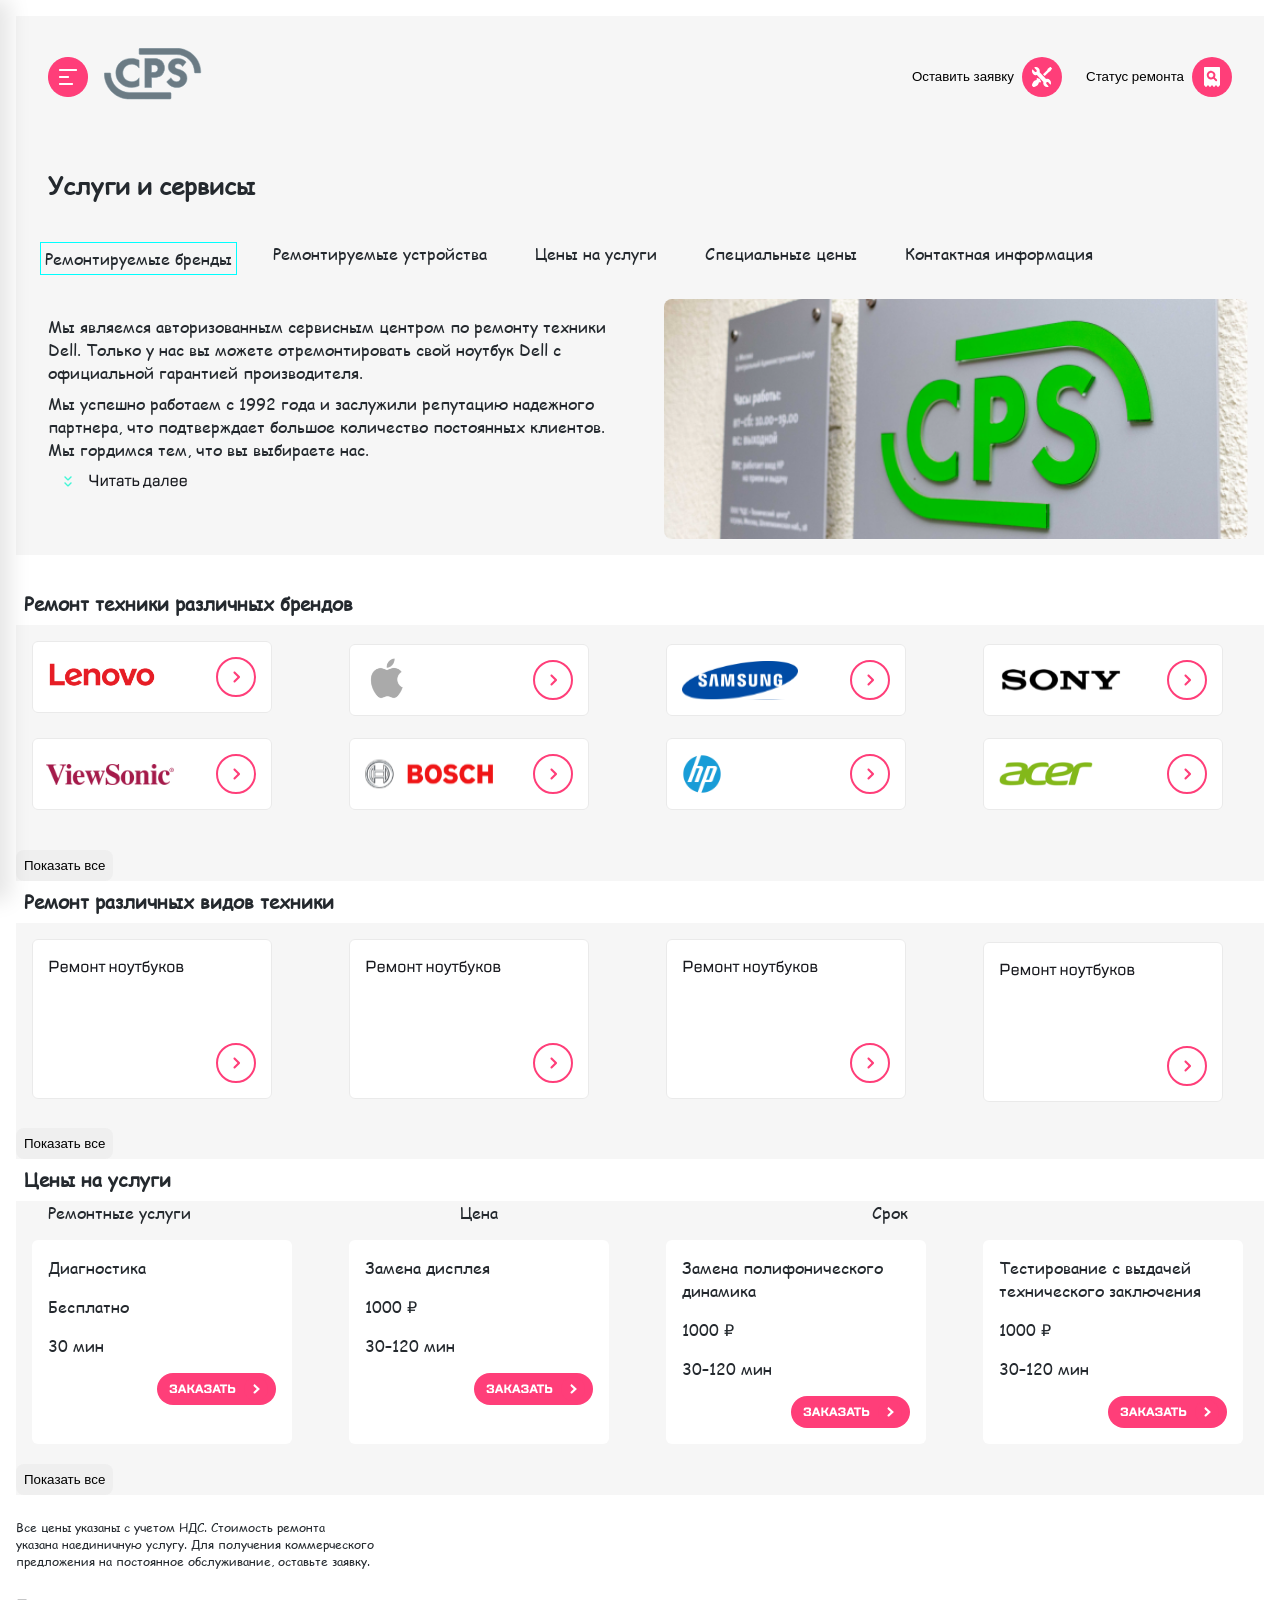
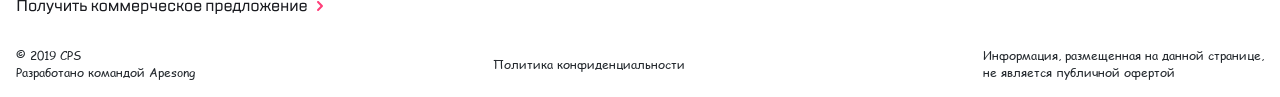
==== commit 1588f1f4: "Updates" ====
--- a/index.html
+++ b/index.html
@@ -251,7 +251,7 @@
 
               <div class="price__time">30–120 мин</div>
 
-              <button class="price__button toggle-btn" type="button">
+              <button class="price__button" type="button">
                 <img src="./img/price-img/order.svg" alt="arrow" class="price__button-icon">
               </button>
             </div>
--- a/style.css
+++ b/style.css
@@ -865,7 +865,7 @@
   }
 }
 
-.brand{overflow:hidden;width:100%}.brand__list{display:flex;padding:16px 16px 40px}.brand__item{flex-shrink:0;align-items:center;justify-content:center;box-sizing:border-box;flex-shrink:0;border-radius:8px;max-width:240px;height:100%}.brand__img{display:block;width:100%;height:100%;object-fit:contain}.brand__item:nth-child(n+7){display:none}.brand__button{display:none}.brand__list--expanded .brand__item:nth-child(n+7){display:flex}.brand__title{margin-top:36px}.toggle-btn{display:block;border:none;border-radius:8px;padding:8px;cursor:pointer;transition:.3s}.toggle-btn:hover{opacity:.8;transform:scale(1.1)}@media(min-width: 768px){.brand__list.swiper-wrapper{display:grid;grid-template-columns:repeat(3, 1fr);justify-content:start;gap:20px;width:100%;transform:none !important}.brand__button{display:flex}.swiper-pagination{display:none}}@media(min-width: 1120px){.brand__list.swiper-wrapper{display:grid;grid-template-columns:repeat(4, 1fr);justify-content:start;gap:20px}.brand__button{display:flex}.brand__item:nth-child(n+7){display:flex}.brand__item:nth-child(n+9){display:none}.swiper-pagination{display:none}}.cps{display:flex;flex-direction:column;gap:16px;padding:16px;background-color:#f6f6f6}.cps-header{display:flex;align-items:center;padding:16px;position:relative}.cps-header__title{margin-top:16px;padding:16px}.cps-header__left{display:flex;justify-content:flex-start;align-items:center;gap:16px}.cps-header__repair-text,.cps-header__status-text{white-space:nowrap}.cps-header__right{display:flex;align-items:center;gap:24px;margin-left:auto;display:none}.cps-header__repair-btn,.cps-header__status-btn{display:flex;align-items:center;justify-content:center;gap:8px;flex-shrink:0;border:none;background:rgba(0,0,0,0);cursor:pointer;transition:.3s}.cps-header__repair-btn:hover,.cps-header__status-btn:hover{opacity:.9;transform:scale(1.1)}.main{display:flex;flex-direction:column;padding:0;overflow-x:hidden}.cps-nav{display:flex;align-items:center;overflow-x:auto}.cps-nav__list{display:flex;justify-content:flex-start;flex-direction:row;list-style:none;padding:8px;gap:16px}.cps-nav__item a{text-decoration:none;flex-wrap:nowrap;flex-shrink:0;white-space:nowrap;padding:8px 12px;min-width:-moz-max-content;min-width:max-content}.cps-nav__item a:hover{opacity:.5;padding-left:8px}.cps-nav__item--active a{display:block;border:1px solid aqua;padding:4px}.cps-content{display:flex;flex-direction:column;gap:16px;margin-top:0}.cps-content__text{padding:16px}.cps-content__background-img{display:block;width:100%;min-height:220px;background-image:url(static/cps-pic.png);background-repeat:no-repeat;background-position:center;background-size:cover;border-radius:8px}.cps-content__paragraph--open{margin-bottom:8px}.cps-content__read-more{margin:8px}.btn{transition:.3s;cursor:pointer}.btn:hover{opacity:.9;transform:scale(1.1)}@media(min-width: 768px){.cps{display:flex;flex-direction:column}.cps-content{display:flex;flex-direction:row}.cps-content__background-img{flex:1;min-height:240px}.cps-content__text{flex:1}.cps-nav__list{display:flex;flex-direction:row;gap:24px}}@media(min-width: 1120px){.cps-header__right{display:flex}}.sidebar__main{display:flex;flex-direction:column;gap:16px;padding:16px;position:fixed;top:0;left:0;width:320px;height:100vh;background:#fff;box-shadow:10px 0 20px rgba(0,0,0,.1);transform:translateX(-100%);transition:transform .3s ease;z-index:1000}.sidebar__main--open{transform:translateX(0)}.overlay{position:fixed;top:0;left:0;width:100%;height:100%;background:rgba(0,0,0,.4);opacity:0;visibility:hidden;transition:.3s;z-index:900}.overlay--active{opacity:1;visibility:visible}.sidebar__header{display:flex;justify-content:space-between;align-items:center}.sidebar__header-left{display:flex;gap:16px;align-items:center;justify-content:center}.sidebar__nav{display:flex}.sidebar__nav-list{display:flex;flex-direction:column;gap:16px;list-style:none}.sidebar__link{text-decoration:none;transition:.3s ease;color:#000}.sidebar__nav-item--active{position:relative}.sidebar__nav-item--active a::before{display:block;content:"";width:3px;height:16px;background-color:aqua;position:absolute;left:-8px;top:0}.sidebar__link:hover{opacity:.5;padding:8px}.sidebar__contacts{margin-top:16px;display:flex;flex-direction:column;gap:16px}.sidebar__contacts-click{display:flex;flex-direction:column;gap:16px}.sidebar__contacts-mail{font-size:14px;font-weight:100}.sidebar__contacts-tel{font-weight:600}.sidebar__contacts-mail,.sidebar__contacts-tel{text-decoration:none;color:#000}.sidebar__lang-container{display:flex;color:#000;transform:translateX(-10px)}.sidebar__lang-ru,.sidebar__lang-ch,.sidebar__lang-en{background-color:#fff}.repair{overflow:hidden;width:100%}.repair__list{display:flex;padding:16px 16px 24px;width:100%}.repair__item{flex-shrink:0;max-width:240px;height:100%;justify-content:center;align-items:center;border-radius:8px}.repair__img{display:block;width:100%;height:100%;object-fit:contain}.repair__button{display:none}@media(min-width: 768px){.repair__list.swiper-wrapper{display:grid;grid-template-columns:repeat(3, 1fr);justify-content:start;gap:20px}.repair__item:nth-child(n+4){display:none}.repair__list--expanded .repair__item:nth-child(n+4){display:flex}.repair__button{display:flex}.swiper-pagination{display:none}}@media(min-width: 1120px){.repair__list.swiper-wrapper{display:grid;grid-template-columns:repeat(4, 1fr);gap:20px}.repair__item:nth-child(n+4){display:flex}.repair__item:nth-child(n+5){display:none}.swiper-pagination{display:none}.brand__button{display:flex}}.btn{width:40px;height:40px;border-radius:50%;border:none;transition:.3s;cursor:pointer}.btn:hover{opacity:.9;transform:scale(1.05)}*{box-sizing:border-box;padding:0;margin:0}.swiper{max-width:100%;background-color:#f6f6f6;overflow:hidden;margin-left:0;margin-right:auto}.swiper-wrapper{transition:transform .3s ease;position:relative}.price__table{overflow:hidden;width:100%}.price__list{display:flex;padding:16px 16px 20px}.price__item{justify-content:center;align-items:center;flex-shrink:0;max-width:260px;height:200px;padding:16px;border-radius:6px;background-color:#fff}.price__item:nth-child(n+4){display:none}.price__list--expanded .price__item:nth-child(n+4){display:grid}.price__button{display:flex;align-items:center;gap:8px;border:none;background:none;cursor:pointer}.price__service,.price__cost,.price__time{margin-bottom:16px}.price__description{font-size:12px;margin:24px 0 24px}.price .price-table__button{display:none}@media(min-width: 768px){.price__head,.price__list.swiper-wrapper{display:grid;grid-template-columns:repeat(3, 1fr);gap:20px}.price__head{padding-left:32px}.price__item{width:100%}.price .price-table__button{display:flex}.swiper-pagination{display:none}}@media(min-width: 1120px){.price__list.swiper-wrapper{display:grid;grid-template-columns:repeat(4, 1fr);gap:20px}.price__item{width:100%}.price__item:nth-child(n+4){display:grid}.price__item:nth-child(n+5){display:grid}.price__item:nth-child(n+5){display:none}.swiper-pagination{display:none}.price-table__button{display:flex}}.footer{display:flex;flex-direction:column;justify-content:center;font-size:12px;gap:24px;margin-top:24px}@media(min-width: 768px){.footer{flex-direction:row;justify-content:space-between;align-items:center;justify-content:space-between}}@font-face{font-family:"Comic";src:url(fonts/comic.ttf) format("truetype");font-weight:normal;font-style:italic}*{box-sizing:border-box;padding:0;margin:0}body{padding:1rem;margin:0;font-family:"Comic",sans-serif;background-color:#fff;color:#24292e;width:100%}h3{margin:8px}
+.brand{overflow:hidden;width:100%}.brand__list{display:flex;padding:16px 16px 40px;width:100%}.brand__item{display:flex;flex-shrink:0;max-width:240px;height:100%;justify-content:center;align-items:center;border-radius:8px}.brand__img{display:block;width:100%;height:100%;object-fit:contain}.brand__button{display:none}.brand__title{margin-top:36px}.toggle-btn{border:none;border-radius:8px;padding:8px;cursor:pointer;transition:.3s}.toggle-btn:hover{opacity:.8;transform:scale(1.1)}@media(min-width: 768px){.brand__list.swiper-wrapper{display:grid;grid-template-columns:repeat(3, 1fr);justify-content:start;gap:20px;width:100%;transform:none !important}.brand__item:nth-child(n+7){display:none}.brand__list--expanded .brand__item:nth-child(n+7){display:flex}.brand__button{display:flex}.swiper-pagination{display:none}}@media(min-width: 1120px){.brand__list.swiper-wrapper{display:grid;grid-template-columns:repeat(4, 1fr);gap:20px}.brand__item:nth-child(n+7){display:flex}.brand__item:nth-child(n+9){display:none}.swiper-pagination{display:none}.brand__button{display:flex}}.cps{display:flex;flex-direction:column;gap:16px;padding:16px;background-color:#f6f6f6}.cps-header{display:flex;align-items:center;padding:16px;position:relative}.cps-header__title{margin-top:16px;padding:16px}.cps-header__left{display:flex;justify-content:flex-start;align-items:center;gap:16px}.cps-header__repair-text,.cps-header__status-text{white-space:nowrap}.cps-header__right{display:flex;align-items:center;gap:24px;margin-left:auto;display:none}.cps-header__repair-btn,.cps-header__status-btn{display:flex;align-items:center;justify-content:center;gap:8px;flex-shrink:0;border:none;background:rgba(0,0,0,0);cursor:pointer;transition:.3s}.cps-header__repair-btn:hover,.cps-header__status-btn:hover{opacity:.9;transform:scale(1.1)}.main{display:flex;flex-direction:column;padding:0;overflow-x:hidden}.cps-nav{display:flex;align-items:center;overflow-x:auto}.cps-nav__list{display:flex;justify-content:flex-start;flex-direction:row;list-style:none;padding:8px;gap:16px}.cps-nav__item a{text-decoration:none;flex-wrap:nowrap;flex-shrink:0;white-space:nowrap;padding:8px 12px;min-width:-moz-max-content;min-width:max-content}.cps-nav__item a:hover{opacity:.5;padding-left:8px}.cps-nav__item--active a{display:block;border:1px solid aqua;padding:4px}.cps-content{display:flex;flex-direction:column;gap:16px;margin-top:0}.cps-content__text{padding:16px}.cps-content__background-img{display:block;width:100%;min-height:220px;background-image:url(static/cps-pic.png);background-repeat:no-repeat;background-position:center;background-size:cover;border-radius:8px}.cps-content__paragraph--open{margin-bottom:8px}.cps-content__read-more{margin:8px}.btn{transition:.3s;cursor:pointer}.btn:hover{opacity:.9;transform:scale(1.1)}@media(min-width: 768px){.cps{display:flex;flex-direction:column}.cps-content{display:flex;flex-direction:row}.cps-content__background-img{flex:1;min-height:240px}.cps-content__text{flex:1}.cps-nav__list{display:flex;flex-direction:row;gap:24px}}@media(min-width: 1120px){.cps-header__right{display:flex}}.sidebar__main{display:flex;flex-direction:column;gap:16px;padding:16px;position:fixed;top:0;left:0;width:320px;height:100vh;background:#fff;box-shadow:10px 0 20px rgba(0,0,0,.1);transform:translateX(-100%);transition:transform .3s ease;z-index:1000}.sidebar__main--open{transform:translateX(0)}.overlay{position:fixed;top:0;left:0;width:100%;height:100%;background:rgba(0,0,0,.4);opacity:0;visibility:hidden;transition:.3s;z-index:900}.overlay--active{opacity:1;visibility:visible}.sidebar__header{display:flex;justify-content:space-between;align-items:center}.sidebar__header-left{display:flex;gap:16px;align-items:center;justify-content:center}.sidebar__nav{display:flex}.sidebar__nav-list{display:flex;flex-direction:column;gap:16px;list-style:none}.sidebar__link{text-decoration:none;transition:.3s ease;color:#000}.sidebar__nav-item--active{position:relative}.sidebar__nav-item--active a::before{display:block;content:"";width:3px;height:16px;background-color:aqua;position:absolute;left:-8px;top:0}.sidebar__link:hover{opacity:.5;padding:8px}.sidebar__contacts{margin-top:16px;display:flex;flex-direction:column;gap:16px}.sidebar__contacts-click{display:flex;flex-direction:column;gap:16px}.sidebar__contacts-mail{font-size:14px;font-weight:100}.sidebar__contacts-tel{font-weight:600}.sidebar__contacts-mail,.sidebar__contacts-tel{text-decoration:none;color:#000}.sidebar__lang-container{display:flex;color:#000;transform:translateX(-10px)}.sidebar__lang-ru,.sidebar__lang-ch,.sidebar__lang-en{background-color:#fff}.repair{overflow:hidden;width:100%}.repair__list{display:flex;padding:16px 16px 24px;width:100%}.repair__item{flex-shrink:0;max-width:240px;height:100%;justify-content:center;align-items:center;border-radius:8px}.repair__img{display:block;width:100%;height:100%;object-fit:contain}.repair__button{display:none}@media(min-width: 768px){.repair__list.swiper-wrapper{display:grid;grid-template-columns:repeat(3, 1fr);justify-content:start;gap:20px}.repair__item:nth-child(n+4){display:none}.repair__list--expanded .repair__item:nth-child(n+4){display:flex}.repair__button{display:flex}.swiper-pagination{display:none}}@media(min-width: 1120px){.repair__list.swiper-wrapper{display:grid;grid-template-columns:repeat(4, 1fr);gap:20px}.repair__item:nth-child(n+4){display:flex}.repair__item:nth-child(n+5){display:none}.swiper-pagination{display:none}.brand__button{display:flex}}.btn{width:40px;height:40px;border-radius:50%;border:none;transition:.3s;cursor:pointer}.btn:hover{opacity:.9;transform:scale(1.05)}*{box-sizing:border-box;padding:0;margin:0}.swiper{max-width:100%;background-color:#f6f6f6;overflow:hidden;margin-left:0;margin-right:auto}.swiper-wrapper{transition:transform .3s ease;position:relative}.price__table{overflow:hidden;width:100%}.price__list{display:flex;padding:16px 16px 20px}.price__item{justify-content:center;align-items:center;flex-shrink:0;max-width:260px;height:200px;padding:16px;border-radius:6px;background-color:#fff}.price__item:nth-child(n+4){display:none}.price__list--expanded .price__item:nth-child(n+4){display:grid}.price__button{display:flex;align-items:center;gap:8px;border:none;background:none;cursor:pointer;margin-top:auto;margin-left:auto;transition:all .3s ease}.price__button:hover{opacity:.8;transform:scale(1.1)}.price__service,.price__cost,.price__time{margin-bottom:16px}.price__description{font-size:12px;margin:24px 0 24px}.price .price-table__button{display:none}@media(min-width: 768px){.price__head,.price__list.swiper-wrapper{display:grid;grid-template-columns:repeat(3, 1fr);gap:20px}.price__head{padding-left:32px}.price__item{width:100%}.price .price-table__button{display:flex}.swiper-pagination{display:none}}@media(min-width: 1120px){.price__list.swiper-wrapper{display:grid;grid-template-columns:repeat(4, 1fr);gap:20px}.price__item{width:100%}.price__item:nth-child(n+4){display:grid}.price__item:nth-child(n+5){display:grid}.price__item:nth-child(n+5){display:none}.swiper-pagination{display:none}.price-table__button{display:flex}}.footer{display:flex;flex-direction:column;justify-content:center;font-size:12px;gap:24px;margin-top:24px}@media(min-width: 768px){.footer{flex-direction:row;justify-content:space-between;align-items:center;justify-content:space-between}}@font-face{font-family:"Comic";src:url(fonts/comic.ttf) format("truetype");font-weight:normal;font-style:italic;color:#24292e}*{box-sizing:border-box;padding:0;margin:0}body{padding:1rem;margin:0;font-family:"Comic",sans-serif;background-color:#fff;color:#24292e;width:100%}h3{margin:8px}body{color:#24292e}ul,li,p,h1,h2,h3{color:#24292e}a{color:inherit;text-decoration:none}a:hover{color:#06c}ul li{color:#24292e}
 /**
  * Swiper 12.1.4
  * Most modern mobile touch slider and framework with hardware accelerated transitions
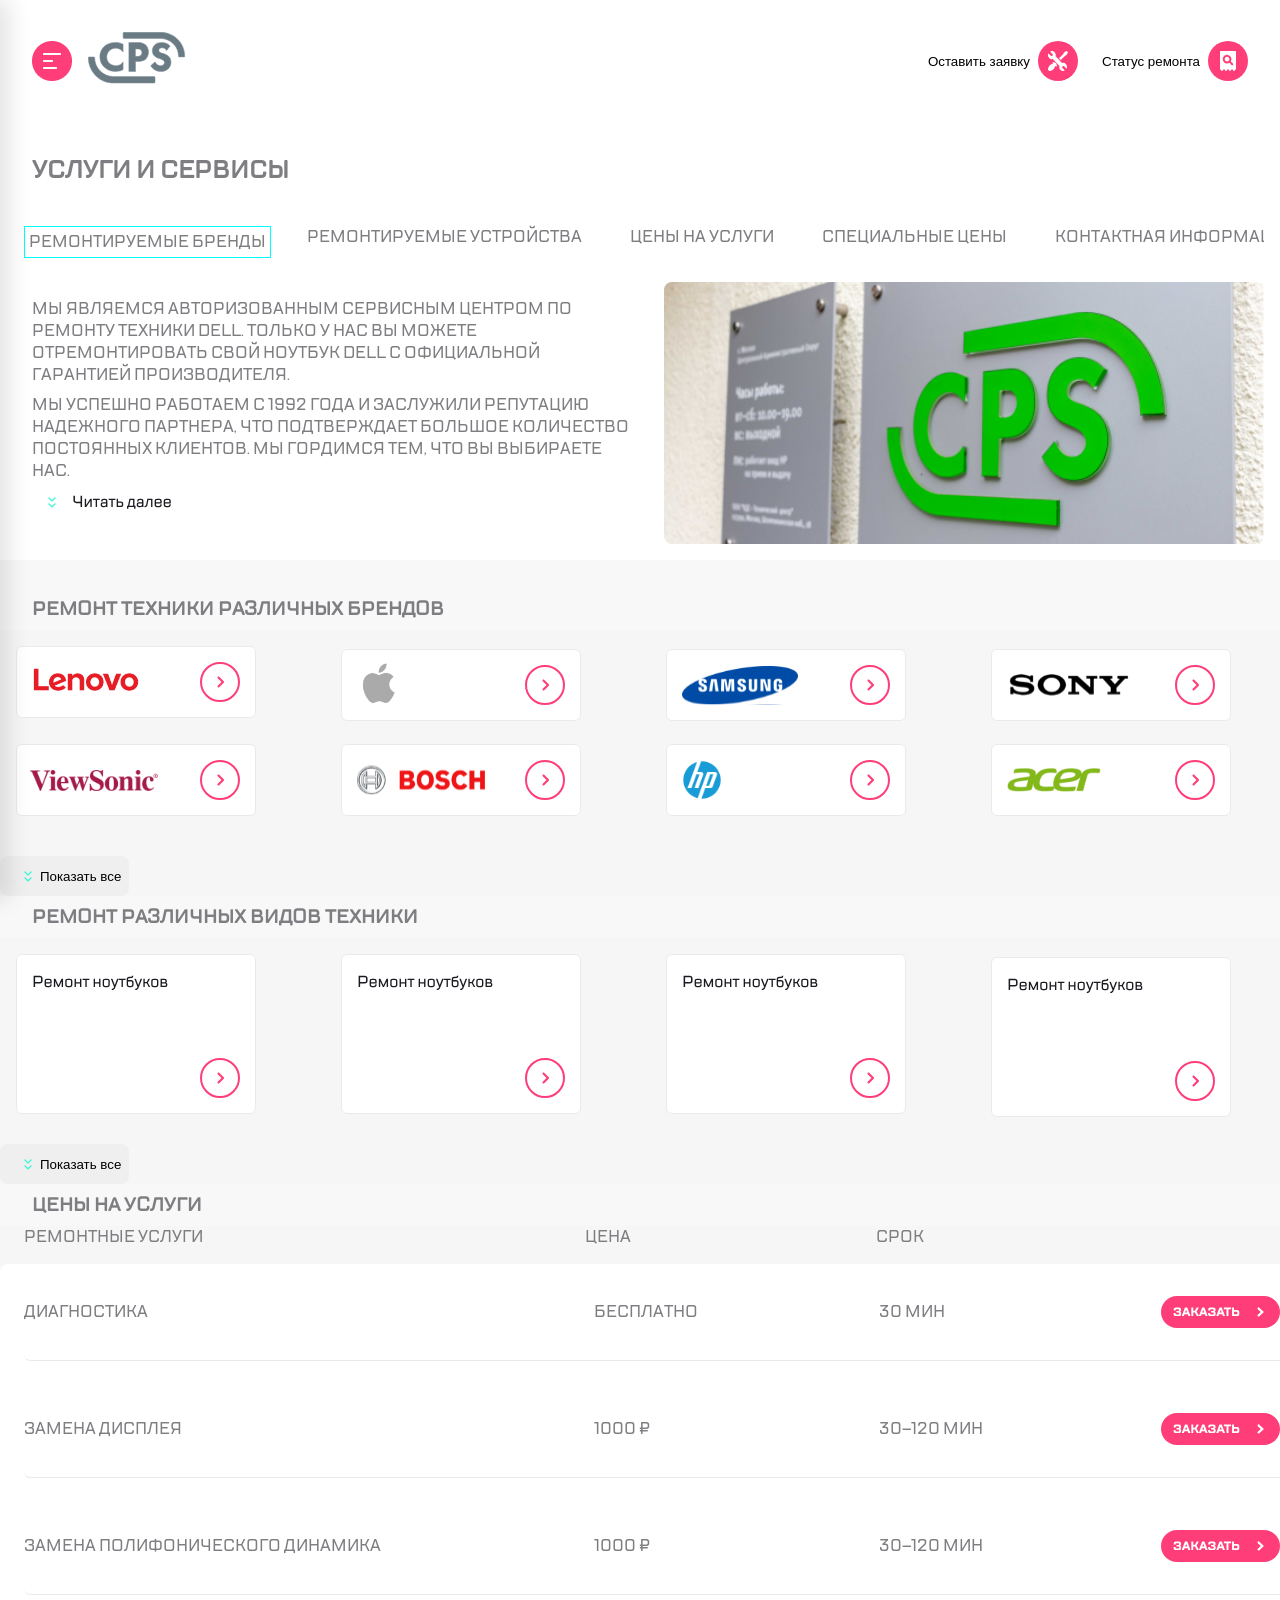
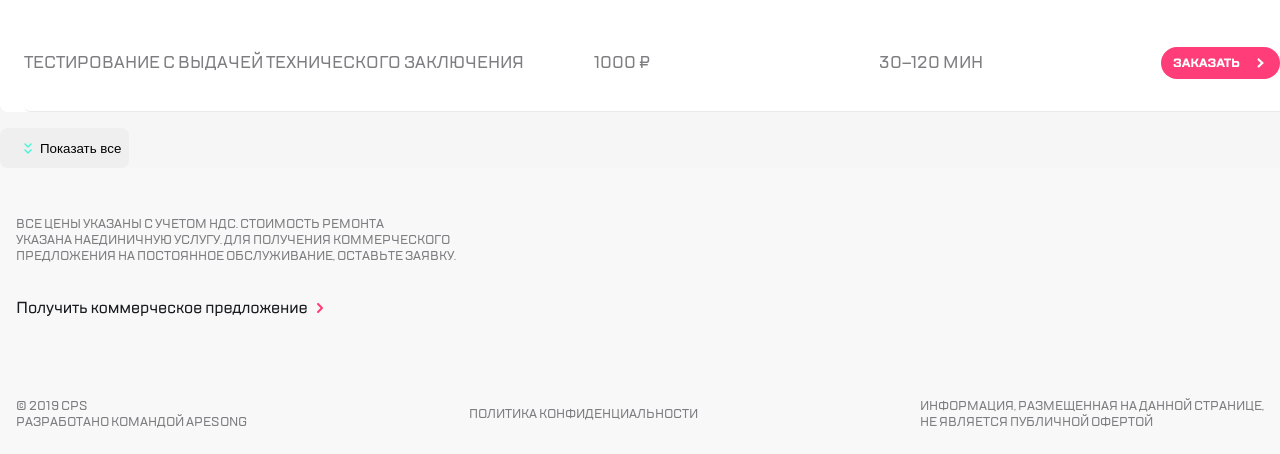
==== commit 66806c8d: "Updates" ====
--- a/index.html
+++ b/index.html
@@ -78,7 +78,14 @@
               <img src="./img/cps-img/cps.svg" alt="CPS Логотип">
             </div>
           </div>
-
+          <div class="cps-header__middle">
+            <button class="btn cps-header__repair-btn">
+              <img src="./img/cps-img/repair.svg" alt="repair">
+            </button>
+            <button class="btn cps-header__search-btn">
+              <img src="./img/cps-img/search.svg" alt="search">
+            </button>
+          </div>
           <div class="cps-header__right">
             <button class="cps-header__repair-btn">
               <span class="cps-header__repair-text">Оставить заявку </span>
@@ -167,7 +174,7 @@
 
         <div class="swiper-pagination"></div>
         <button class="brand__button toggle-btn" type="button" id="brandBtn">
-          <img src="../src/img/brand_img/show-icon.svg" alt="">
+          <img class="arrow" src="./img/arrow.svg" alt="arrow">
           <span class="brand__button-text">Показать все</span>
         </button>
       </div>
@@ -202,7 +209,7 @@
         </div>
         <div class="swiper-pagination"></div>
         <button class="repair__button toggle-btn" type="button" id="repairBtn">
-          <img src="../src/img/brand_img/show-icon.svg" alt="">
+          <img class="arrow" src="./img/arrow.svg" alt="arrow">
           <span class="repair__button-text">Показать все</span>
         </button>
       </div>
@@ -238,7 +245,7 @@
               <div class="price__time">30–120 мин</div>
 
               <button class="price__button" type="button">
-                <img src="./img/price-img/order.svg" alt="arrow" class="price__button-icon">
+                <img class="arow" src="./img/price-img/order.svg" alt="arrow" class="price__button-icon">
               </button>
             </div>
 
@@ -266,7 +273,7 @@
               <div class="price__time">30–120 мин</div>
 
               <button class="price__button" type="button">
-                <img src="./img/price-img/order.svg" alt="arrow" class="price__button-icon">
+                <img class="arow" src="./img/price-img/order.svg" alt="arrow" class="price__button-icon">
               </button>
             </div>
 
@@ -286,6 +293,7 @@
 
           <div class="swiper-pagination"></div>
           <button class="price-table__button toggle-btn" type="button" id="price-tableBtn">
+            <img class="arrow" src="./img/arrow.svg" alt="arrow">
             <span class="price-table__button-text">Показать все</span>
           </button>
         </div>
--- a/style.css
+++ b/style.css
@@ -865,7 +865,7 @@
   }
 }
 
-.brand{overflow:hidden;width:100%}.brand__list{display:flex;padding:16px 16px 40px;width:100%}.brand__item{display:flex;flex-shrink:0;max-width:240px;height:100%;justify-content:center;align-items:center;border-radius:8px}.brand__img{display:block;width:100%;height:100%;object-fit:contain}.brand__button{display:none}.brand__title{margin-top:36px}.toggle-btn{border:none;border-radius:8px;padding:8px;cursor:pointer;transition:.3s}.toggle-btn:hover{opacity:.8;transform:scale(1.1)}@media(min-width: 768px){.brand__list.swiper-wrapper{display:grid;grid-template-columns:repeat(3, 1fr);justify-content:start;gap:20px;width:100%;transform:none !important}.brand__item:nth-child(n+7){display:none}.brand__list--expanded .brand__item:nth-child(n+7){display:flex}.brand__button{display:flex}.swiper-pagination{display:none}}@media(min-width: 1120px){.brand__list.swiper-wrapper{display:grid;grid-template-columns:repeat(4, 1fr);gap:20px}.brand__item:nth-child(n+7){display:flex}.brand__item:nth-child(n+9){display:none}.swiper-pagination{display:none}.brand__button{display:flex}}.cps{display:flex;flex-direction:column;gap:16px;padding:16px;background-color:#f6f6f6}.cps-header{display:flex;align-items:center;padding:16px;position:relative}.cps-header__title{margin-top:16px;padding:16px}.cps-header__left{display:flex;justify-content:flex-start;align-items:center;gap:16px}.cps-header__repair-text,.cps-header__status-text{white-space:nowrap}.cps-header__right{display:flex;align-items:center;gap:24px;margin-left:auto;display:none}.cps-header__repair-btn,.cps-header__status-btn{display:flex;align-items:center;justify-content:center;gap:8px;flex-shrink:0;border:none;background:rgba(0,0,0,0);cursor:pointer;transition:.3s}.cps-header__repair-btn:hover,.cps-header__status-btn:hover{opacity:.9;transform:scale(1.1)}.main{display:flex;flex-direction:column;padding:0;overflow-x:hidden}.cps-nav{display:flex;align-items:center;overflow-x:auto}.cps-nav__list{display:flex;justify-content:flex-start;flex-direction:row;list-style:none;padding:8px;gap:16px}.cps-nav__item a{text-decoration:none;flex-wrap:nowrap;flex-shrink:0;white-space:nowrap;padding:8px 12px;min-width:-moz-max-content;min-width:max-content}.cps-nav__item a:hover{opacity:.5;padding-left:8px}.cps-nav__item--active a{display:block;border:1px solid aqua;padding:4px}.cps-content{display:flex;flex-direction:column;gap:16px;margin-top:0}.cps-content__text{padding:16px}.cps-content__background-img{display:block;width:100%;min-height:220px;background-image:url(static/cps-pic.png);background-repeat:no-repeat;background-position:center;background-size:cover;border-radius:8px}.cps-content__paragraph--open{margin-bottom:8px}.cps-content__read-more{margin:8px}.btn{transition:.3s;cursor:pointer}.btn:hover{opacity:.9;transform:scale(1.1)}@media(min-width: 768px){.cps{display:flex;flex-direction:column}.cps-content{display:flex;flex-direction:row}.cps-content__background-img{flex:1;min-height:240px}.cps-content__text{flex:1}.cps-nav__list{display:flex;flex-direction:row;gap:24px}}@media(min-width: 1120px){.cps-header__right{display:flex}}.sidebar__main{display:flex;flex-direction:column;gap:16px;padding:16px;position:fixed;top:0;left:0;width:320px;height:100vh;background:#fff;box-shadow:10px 0 20px rgba(0,0,0,.1);transform:translateX(-100%);transition:transform .3s ease;z-index:1000}.sidebar__main--open{transform:translateX(0)}.overlay{position:fixed;top:0;left:0;width:100%;height:100%;background:rgba(0,0,0,.4);opacity:0;visibility:hidden;transition:.3s;z-index:900}.overlay--active{opacity:1;visibility:visible}.sidebar__header{display:flex;justify-content:space-between;align-items:center}.sidebar__header-left{display:flex;gap:16px;align-items:center;justify-content:center}.sidebar__nav{display:flex}.sidebar__nav-list{display:flex;flex-direction:column;gap:16px;list-style:none}.sidebar__link{text-decoration:none;transition:.3s ease;color:#000}.sidebar__nav-item--active{position:relative}.sidebar__nav-item--active a::before{display:block;content:"";width:3px;height:16px;background-color:aqua;position:absolute;left:-8px;top:0}.sidebar__link:hover{opacity:.5;padding:8px}.sidebar__contacts{margin-top:16px;display:flex;flex-direction:column;gap:16px}.sidebar__contacts-click{display:flex;flex-direction:column;gap:16px}.sidebar__contacts-mail{font-size:14px;font-weight:100}.sidebar__contacts-tel{font-weight:600}.sidebar__contacts-mail,.sidebar__contacts-tel{text-decoration:none;color:#000}.sidebar__lang-container{display:flex;color:#000;transform:translateX(-10px)}.sidebar__lang-ru,.sidebar__lang-ch,.sidebar__lang-en{background-color:#fff}.repair{overflow:hidden;width:100%}.repair__list{display:flex;padding:16px 16px 24px;width:100%}.repair__item{flex-shrink:0;max-width:240px;height:100%;justify-content:center;align-items:center;border-radius:8px}.repair__img{display:block;width:100%;height:100%;object-fit:contain}.repair__button{display:none}@media(min-width: 768px){.repair__list.swiper-wrapper{display:grid;grid-template-columns:repeat(3, 1fr);justify-content:start;gap:20px}.repair__item:nth-child(n+4){display:none}.repair__list--expanded .repair__item:nth-child(n+4){display:flex}.repair__button{display:flex}.swiper-pagination{display:none}}@media(min-width: 1120px){.repair__list.swiper-wrapper{display:grid;grid-template-columns:repeat(4, 1fr);gap:20px}.repair__item:nth-child(n+4){display:flex}.repair__item:nth-child(n+5){display:none}.swiper-pagination{display:none}.brand__button{display:flex}}.btn{width:40px;height:40px;border-radius:50%;border:none;transition:.3s;cursor:pointer}.btn:hover{opacity:.9;transform:scale(1.05)}*{box-sizing:border-box;padding:0;margin:0}.swiper{max-width:100%;background-color:#f6f6f6;overflow:hidden;margin-left:0;margin-right:auto}.swiper-wrapper{transition:transform .3s ease;position:relative}.price__table{overflow:hidden;width:100%}.price__list{display:flex;padding:16px 16px 20px}.price__item{justify-content:center;align-items:center;flex-shrink:0;max-width:260px;height:200px;padding:16px;border-radius:6px;background-color:#fff}.price__item:nth-child(n+4){display:none}.price__list--expanded .price__item:nth-child(n+4){display:grid}.price__button{display:flex;align-items:center;gap:8px;border:none;background:none;cursor:pointer;margin-top:auto;margin-left:auto;transition:all .3s ease}.price__button:hover{opacity:.8;transform:scale(1.1)}.price__service,.price__cost,.price__time{margin-bottom:16px}.price__description{font-size:12px;margin:24px 0 24px}.price .price-table__button{display:none}@media(min-width: 768px){.price__head,.price__list.swiper-wrapper{display:grid;grid-template-columns:repeat(3, 1fr);gap:20px}.price__head{padding-left:32px}.price__item{width:100%}.price .price-table__button{display:flex}.swiper-pagination{display:none}}@media(min-width: 1120px){.price__list.swiper-wrapper{display:grid;grid-template-columns:repeat(4, 1fr);gap:20px}.price__item{width:100%}.price__item:nth-child(n+4){display:grid}.price__item:nth-child(n+5){display:grid}.price__item:nth-child(n+5){display:none}.swiper-pagination{display:none}.price-table__button{display:flex}}.footer{display:flex;flex-direction:column;justify-content:center;font-size:12px;gap:24px;margin-top:24px}@media(min-width: 768px){.footer{flex-direction:row;justify-content:space-between;align-items:center;justify-content:space-between}}@font-face{font-family:"Comic";src:url(fonts/comic.ttf) format("truetype");font-weight:normal;font-style:italic;color:#24292e}*{box-sizing:border-box;padding:0;margin:0}body{padding:1rem;margin:0;font-family:"Comic",sans-serif;background-color:#fff;color:#24292e;width:100%}h3{margin:8px}body{color:#24292e}ul,li,p,h1,h2,h3{color:#24292e}a{color:inherit;text-decoration:none}a:hover{color:#06c}ul li{color:#24292e}
+.brand{overflow:hidden;width:100%;background-color:#fff}.brand__list{display:flex;padding:16px 16px 40px;width:100%}.brand__item{display:flex;flex-shrink:0;max-width:240px;height:100%;justify-content:center;align-items:center;border-radius:8px}.brand__img{display:block;width:100%;height:100%;object-fit:contain}.brand__button{display:none}.brand__title{margin-top:36px}.toggle-btn{border:none;border-radius:8px;padding:8px;cursor:pointer;transition:.3s}.toggle-btn:hover{opacity:.8;transform:scale(1.1)}@media(min-width: 768px){.brand__list.swiper-wrapper{display:grid;grid-template-columns:repeat(3, 1fr);justify-content:start;gap:20px;width:100%;transform:none !important}.brand__item:nth-child(n+7){display:none}.brand__list--expanded .brand__item:nth-child(n+7){display:flex}.brand__button{display:flex}.swiper-pagination{display:none}}@media(min-width: 1120px){.brand__list.swiper-wrapper{display:grid;grid-template-columns:repeat(4, 1fr);gap:20px}.brand__item:nth-child(n+7){display:flex}.brand__item:nth-child(n+9){display:none}.swiper-pagination{display:none}.brand__button{display:flex}}.cps{display:flex;flex-direction:column;gap:16px;padding:16px;background-color:#fff}.cps-header{display:flex;align-items:center;justify-content:space-between;padding:16px;position:relative}.cps-header__left{display:flex;justify-content:center;align-items:center;gap:16px}.cps-header__middle{display:flex;align-items:center;gap:16px;margin-left:auto}.cps-header__right{display:flex;align-items:center;gap:24px;margin-left:auto;display:none}.cps-header__title{margin-top:16px;padding:16px}.cps-header__repair-text,.cps-header__status-text{white-space:nowrap}.cps-header__repair-btn,.cps-header__status-btn{display:flex;align-items:center;justify-content:center;gap:8px;flex-shrink:0;border:none;background:rgba(0,0,0,0);cursor:pointer;transition:.3s}.cps-header__repair-btn:hover,.cps-header__status-btn:hover{opacity:.9;transform:scale(1.1)}.main{display:flex;flex-direction:column;padding:0;overflow-x:hidden}.cps-nav{display:flex;align-items:center;overflow-x:auto}.cps-nav__list{display:flex;justify-content:flex-start;flex-direction:row;list-style:none;padding:8px;gap:16px}.cps-nav__item a{text-decoration:none;flex-wrap:nowrap;flex-shrink:0;white-space:nowrap;padding:8px 12px;min-width:-moz-max-content;min-width:max-content}.cps-nav__item a:hover{opacity:.5;padding-left:8px}.cps-nav__item--active a{display:block;border:1px solid aqua;padding:4px}.cps-content{display:flex;flex-direction:column;gap:16px;margin-top:0}.cps-content__text{padding:16px}.cps-content__background-img{display:block;width:100%;min-height:220px;background-image:url(static/cps-pic.png);background-repeat:no-repeat;background-position:center;background-size:cover;border-radius:8px}.cps-content__paragraph--open{margin-bottom:8px}.cps-content__read-more{margin:8px}.btn{transition:.3s;cursor:pointer}.btn:hover{opacity:.9;transform:scale(1.1)}@media(min-width: 768px){.cps{display:flex;flex-direction:column}.cps-content{display:flex;flex-direction:row}.cps-content__background-img{flex:1;min-height:240px}.cps-content__text{flex:1}.cps-nav__list{display:flex;flex-direction:row;gap:24px}}@media(min-width: 1120px){.cps-header__right{display:flex}.cps-header__middle{display:none}}.sidebar__main{display:flex;flex-direction:column;gap:16px;padding:16px;position:fixed;top:0;left:0;width:320px;height:100vh;background:#fff;box-shadow:10px 0 20px rgba(0,0,0,.1);transform:translateX(-100%);transition:transform .3s ease;z-index:1000}.sidebar__main--open{transform:translateX(0)}.overlay{position:fixed;top:0;left:0;width:100%;height:100%;background:rgba(0,0,0,.4);opacity:0;visibility:hidden;transition:.3s;z-index:900}.overlay--active{opacity:1;visibility:visible}.sidebar__header{display:flex;justify-content:space-between;align-items:center}.sidebar__header-left{display:flex;gap:16px;align-items:center;justify-content:center}.sidebar__nav{display:flex}.sidebar__nav-list{display:flex;flex-direction:column;gap:16px;list-style:none}.sidebar__link{text-decoration:none;transition:.3s ease;color:#000}.sidebar__nav-item--active{position:relative}.sidebar__nav-item--active a::before{display:block;content:"";width:3px;height:16px;background-color:aqua;position:absolute;left:-8px;top:0}.sidebar__link:hover{opacity:.5;padding:8px}.sidebar__contacts{margin-top:16px;display:flex;flex-direction:column;gap:16px}.sidebar__contacts-click{display:flex;flex-direction:column;gap:16px}.sidebar__contacts-mail{font-size:14px;font-weight:100}.sidebar__contacts-tel{font-weight:600}.sidebar__contacts-mail,.sidebar__contacts-tel{text-decoration:none;color:#000}.sidebar__lang-container{display:flex;color:#000;transform:translateX(-10px)}.sidebar__lang-ru,.sidebar__lang-ch,.sidebar__lang-en{background-color:#fff}.repair{overflow:hidden;width:100%;background-color:#fff}.repair__list{display:flex;padding:16px 16px 24px;width:100%}.repair__item{flex-shrink:0;max-width:240px;height:100%;justify-content:center;align-items:center;border-radius:8px}.repair__img{display:block;width:100%;height:100%;object-fit:contain}.repair__button{display:none}@media(min-width: 768px){.repair__list.swiper-wrapper{display:grid;grid-template-columns:repeat(3, 1fr);justify-content:start;gap:20px}.repair__item:nth-child(n+4){display:none}.repair__list--expanded .repair__item:nth-child(n+4){display:flex}.repair__button{display:flex}.swiper-pagination{display:none}}@media(min-width: 1120px){.repair__list.swiper-wrapper{display:grid;grid-template-columns:repeat(4, 1fr);gap:20px}.repair__item:nth-child(n+4){display:flex}.repair__item:nth-child(n+5){display:none}.swiper-pagination{display:none}.brand__button{display:flex}}.btn{width:40px;height:40px;border-radius:50%;border:none;transition:.3s;cursor:pointer}.btn:hover{opacity:.9;transform:scale(1.05)}.toggle-btn{display:flex;align-items:center;padding-left:16px}*{box-sizing:border-box;padding:0;margin:0}.swiper{max-width:100%;background-color:#f6f6f6;overflow:hidden;margin-left:0;margin-right:auto}.swiper-wrapper{transition:transform .3s ease;position:relative}.price__table{overflow:hidden;width:100%}.price__list{display:flex;padding:16px 16px 20px}.price__item{justify-content:center;align-items:center;flex-shrink:0;max-width:260px;padding:16px;border-radius:6px;background-color:#fff}.price__item:nth-child(n+4){display:none}.price__list--expanded .price__item:nth-child(n+4){display:grid}.price__button{display:flex;align-items:center;gap:8px;position:absolute;bottom:16px;right:16px;border:none;background:none;cursor:pointer;transition:all .3s ease}.price__footer{display:flex;flex-direction:column;justify-content:center;gap:8px;padding:24px 16px}.price__button:hover{opacity:.8;transform:scale(1.1)}.price__service,.price__cost,.price__time{margin-bottom:16px}.price__description{font-size:12px;margin:24px 0 24px}.price .price-table__button{display:none}@media(min-width: 768px){.price__head,.price__list.swiper-wrapper{display:grid;grid-template-columns:repeat(3, 1fr);gap:20px}.price__head{padding-left:32px}.price__item{width:100%}.price .price-table__button{display:flex}.swiper-pagination{display:none}}@media(min-width: 1120px){.price__table{width:100%}.price__head{display:grid;grid-template-columns:2fr 1fr 1fr 90px;align-items:center;padding:0 24px;margin-bottom:16px}.price__list.swiper-wrapper{display:flex !important;flex-direction:column;width:100% !important;transform:none !important;background:#fff;border-radius:8px;padding:0 24px}.price__item.swiper-slide{display:grid !important;grid-template-columns:2fr 1fr 1fr 140px;align-items:center;width:100% !important;max-width:100% !important;min-height:72px;padding:32px 0;border-bottom:1px solid #eaeaea;flex-shrink:unset;height:auto !important}.price__item:last-child{border-bottom:none}.price__service,.price__cost,.price__time{margin:0}.price__button{position:static;justify-self:end;padding-right:24px}.price__item:nth-child(n+5){display:none !important}.price__list--expanded .price__item:nth-child(n+5){display:grid !important}.swiper-pagination{display:none}.price-table__button{display:flex;margin-top:16px}}.footer{display:flex;flex-direction:column;justify-content:center;font-size:12px;gap:24px;margin-top:24px;padding:24px 16px}@media(min-width: 768px){.footer{flex-direction:row;justify-content:space-between;align-items:center;justify-content:space-between}}@font-face{font-family:"TT-Lake";src:url(dc5bc18912f5e0c9edde.otf) format("opentype");font-weight:500;font-style:normal}*{box-sizing:border-box;padding:0;margin:0}body{margin:0;font-family:"TT-Lake","Comic",sans-serif;background-color:#f8f8f8;color:#7e7e82;width:100%}h3{margin:8px;color:#7e7e82;padding-left:24px}body{color:#7e7e82}ul,li,p,h1,h2,h3{color:#7e7e82}a{color:inherit;text-decoration:none}a:hover{color:#889cb0}ul li{color:#7e7e82}
 /**
  * Swiper 12.1.4
  * Most modern mobile touch slider and framework with hardware accelerated transitions
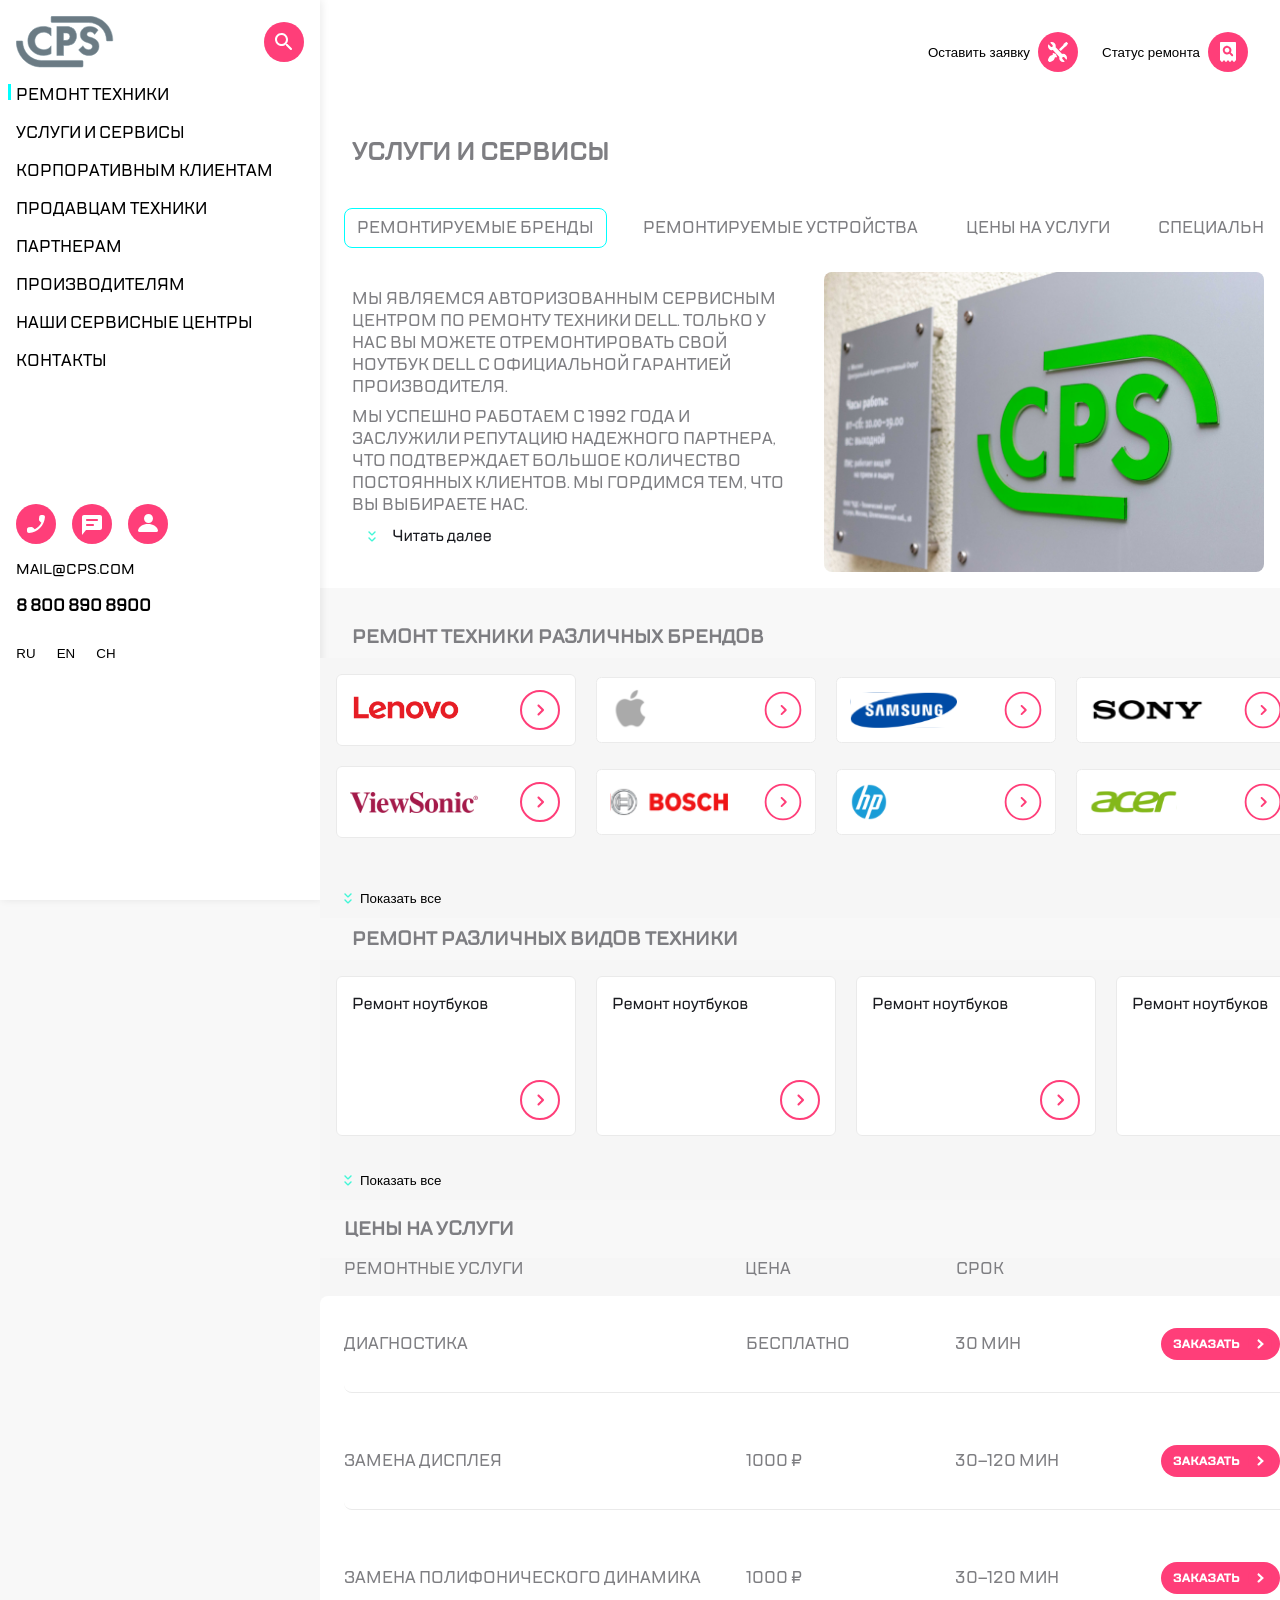
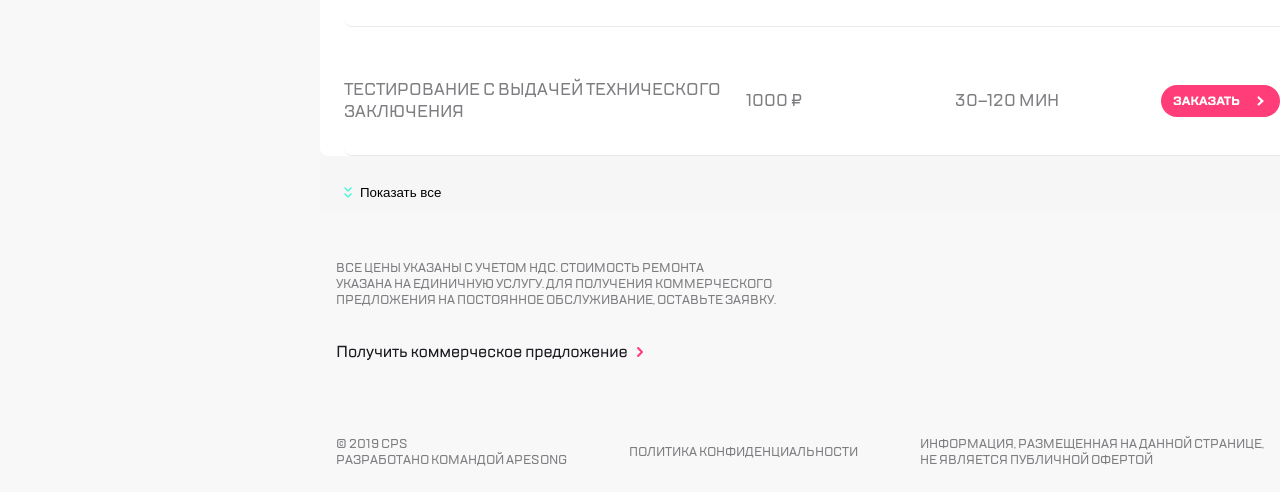
==== commit ff6d38f9: "Updates" ====
--- a/index.html
+++ b/index.html
@@ -1,15 +1,9 @@
-<!doctype html>
-<html lang="en">
-  <head>
-    <meta charset="UTF-8">
-    <meta name="viewport" content="width=device-width,user-scalable=no,initial-scale=1,maximum-scale=1,minimum-scale=1">
-    <meta http-equiv="X-UA-Compatible" content="ie=edge">
-    <title>Webpack 5 Starter</title>
-  <script defer="defer" src="./js/bundle.js"></script><link href="style.css" rel="stylesheet"></head>
-  <body>
-    <header> </header>
-    <div class="overlay"></div>
+<head><script defer="defer" src="./js/bundle.js"></script><link href="style.css" rel="stylesheet"></head><body>
+  <header> </header>
+  <div class="overlay"></div>
+  <div class="container">
     <aside class="sidebar__main">
+      
       <header class="sidebar__header">
         <div class="sidebar__header-left">
           <button class="btn sidebar__btn-close" type="button">
@@ -51,12 +45,8 @@
             </button>
           </div>
           <div class="sidebar__contacts-click">
-            <a class="sidebar__contacts-mail" href="mailto:mail@cps.com">
-              mail@cps.com
-            </a>
-            <a class="sidebar__contacts-tel" href="tel:88008908900">
-              8 800 890 8900
-            </a>
+            <a class="sidebar__contacts-mail" href="mailto:mail@cps.com">mail@cps.com</a>
+            <a class="sidebar__contacts-tel" href="tel:88008908900">8 800 890 8900</a>
           </div>
           <div class="sidebar__lang-container">
             <button class="btn sidebar__lang-ru" type="button">RU</button>
@@ -68,6 +58,7 @@
     </aside>
 
     <main class="main">
+      
       <section class="cps">
         <header class="cps-header">
           <div class="cps-header__left">
@@ -88,7 +79,7 @@
           </div>
           <div class="cps-header__right">
             <button class="cps-header__repair-btn">
-              <span class="cps-header__repair-text">Оставить заявку </span>
+              <span class="cps-header__repair-text">Оставить заявку</span>
               <img src="./img/cps-img/repair.svg" alt="Ремонт" class="cps-header__repair-img">
             </button>
             <button class="cps-header__status-btn">
@@ -98,19 +89,15 @@
           </div>
         </header>
         <h1 class="cps-header__title">Услуги и сервисы</h1>
-
         <nav class="cps-nav">
           <ul class="cps-nav__list">
-            <li class="cps-nav__item cps-nav__item--active">
-              <a href="#">Ремонтируемые бренды</a>
-            </li>
+            <li class="cps-nav__item cps-nav__item--active"><a href="#">Ремонтируемые бренды</a></li>
             <li class="cps-nav__item"><a href="#">Ремонтируемые устройства</a></li>
             <li class="cps-nav__item"><a href="#">Цены на услуги</a></li>
             <li class="cps-nav__item"><a href="#">Специальные цены</a></li>
             <li class="cps-nav__item"><a href="#">Контактная информация</a></li>
           </ul>
         </nav>
-
         <div class="cps-content">
           <div class="cps-content__text">
             <p class="cps-content__paragraph cps-content__paragraph--open">
@@ -134,78 +121,38 @@
       </section>
 
       <h3 class="brand__title">Ремонт техники различных брендов</h3>
-
       <div class="swiper brand">
         <div class="swiper-wrapper brand__list">
-          <div class="swiper-slide brand__item">
-            <img src="./img/brand_img/cat1.svg" alt="Lenovo">
-          </div>
-          <div class="swiper-slide brand__item">
-            <img src="./img/brand_img/cat1_copy_2.svg" class="brand__img" alt="Apple">
-          </div>
-          <div class="swiper-slide brand__item">
-            <img src="./img/brand_img/cat1copy.svg" class="brand__img" alt="Samsung">
-          </div>
-          <div class="swiper-slide brand__item">
-            <img src="./img/brand_img/cat1copy10.svg" class="brand__img" alt="Sony">
-          </div>
-          <div class="swiper-slide brand__item">
-            <img src="./img/brand_img/cat1copy3.svg" class="brand__img" alt="ViewSonic">
-          </div>
-          <div class="swiper-slide brand__item">
-            <img src="./img/brand_img/cat1copy7.svg" class="brand__img" alt="Bosh">
-          </div>
-          <div class="swiper-slide brand__item">
-            <img src="img/brand_img/cat1copy8.svg" class="brand__img" alt="HP">
-          </div>
-          <div class="swiper-slide brand__item">
-            <img src="./img/brand_img/cat1copy9.svg" class="brand__img" alt="Acer">
-          </div>
-          <div class="swiper-slide brand__item">
-            <img src="./img/brand_img/cat1.svg" class="brand__img" alt="Lenovo">
-          </div>
-          <div class="swiper-slide brand__item">
-            <img src="./img/brand_img/cat1_copy_2.svg" class="brand__img" alt="Apple">
-          </div>
-          <div class="swiper-slide brand__item">
-            <img src="./img/brand_img/cat1copy.svg" class="brand__img" alt="Samsung">
-          </div>
-        </div>
-
+          <div class="swiper-slide brand__item"><img src="./img/brand_img/cat1.svg" alt="Lenovo"></div>
+          <div class="swiper-slide brand__item"><img src="./img/brand_img/cat1_copy_2.svg" class="brand__img" alt="Apple"></div>
+          <div class="swiper-slide brand__item"><img src="./img/brand_img/cat1copy.svg" class="brand__img" alt="Samsung"></div>
+          <div class="swiper-slide brand__item"><img src="./img/brand_img/cat1copy10.svg" class="brand__img" alt="Sony"></div>
+          <div class="swiper-slide brand__item"><img src="./img/brand_img/cat1copy3.svg" class="brand__img" alt="ViewSonic"></div>
+          <div class="swiper-slide brand__item"><img src="./img/brand_img/cat1copy7.svg" class="brand__img" alt="Bosh"></div>
+          <div class="swiper-slide brand__item"><img src="img/brand_img/cat1copy8.svg" class="brand__img" alt="HP"></div>
+          <div class="swiper-slide brand__item"><img src="./img/brand_img/cat1copy9.svg" class="brand__img" alt="Acer"></div>
+          <div class="swiper-slide brand__item"><img src="./img/brand_img/cat1.svg" class="brand__img" alt="Lenovo"></div>
+          <div class="swiper-slide brand__item"><img src="./img/brand_img/cat1_copy_2.svg" class="brand__img" alt="Apple"></div>
+          <div class="swiper-slide brand__item"><img src="./img/brand_img/cat1copy.svg" class="brand__img" alt="Samsung"></div>
+        </div>
         <div class="swiper-pagination"></div>
         <button class="brand__button toggle-btn" type="button" id="brandBtn">
           <img class="arrow" src="./img/arrow.svg" alt="arrow">
           <span class="brand__button-text">Показать все</span>
         </button>
       </div>
+
       <h3 class="services__title">Ремонт различных видов техники</h3>
-
       <div class="swiper repair">
         <div class="swiper-wrapper repair__list">
-          <div class="swiper-slide repair__item">
-            <img src="./img/swiper2.img/repair.svg" alt="repair">
-          </div>
-          <div class="swiper-slide repair__item">
-            <img src="./img/swiper2.img/repair.svg" alt="repair">
-          </div>
-          <div class="swiper-slide repair__item">
-            <img src="./img/swiper2.img/repair.svg" alt="repair">
-          </div>
-          <div class="swiper-slide repair__item">
-            <img src="./img/swiper2.img/repair.svg" alt="repair">
-          </div>
-          <div class="swiper-slide repair__item">
-            <img src="./img/swiper2.img/repair.svg" alt="repair">
-          </div>
-          <div class="swiper-slide repair__item">
-            <img src="./img/swiper2.img/repair.svg" alt="repair">
-          </div>
-          <div class="swiper-slide repair__item">
-            <img src="./img/swiper2.img/repair.svg" alt="repair">
-          </div>
-          <div class="swiper-slide repair__item">
-            <img src="./img/swiper2.img/repair.svg" alt="repair">
-          </div>
+          <div class="swiper-slide repair__item"><img src="./img/swiper2.img/repair.svg" alt="repair"></div>
+          <div class="swiper-slide repair__item"><img src="./img/swiper2.img/repair.svg" alt="repair"></div>
+          <div class="swiper-slide repair__item"><img src="./img/swiper2.img/repair.svg" alt="repair"></div>
+          <div class="swiper-slide repair__item"><img src="./img/swiper2.img/repair.svg" alt="repair"></div>
+          <div class="swiper-slide repair__item"><img src="./img/swiper2.img/repair.svg" alt="repair"></div>
+          <div class="swiper-slide repair__item"><img src="./img/swiper2.img/repair.svg" alt="repair"></div>
+          <div class="swiper-slide repair__item"><img src="./img/swiper2.img/repair.svg" alt="repair"></div>
+          <div class="swiper-slide repair__item"><img src="./img/swiper2.img/repair.svg" alt="repair"></div>
         </div>
         <div class="swiper-pagination"></div>
         <button class="repair__button toggle-btn" type="button" id="repairBtn">
@@ -216,104 +163,68 @@
 
       <div class="price">
         <h3 class="price__title">Цены на услуги</h3>
-
         <div class="price__table swiper">
           <div class="price__head">
             <span class="price__head-service">Ремонтные услуги</span>
             <span class="price__head-price">Цена</span>
             <span class="price__head-time">Срок</span>
           </div>
-
           <div class="swiper-wrapper price__list">
             <div class="swiper-slide price__item">
               <div class="price__service">Диагностика</div>
-
               <div class="price__cost">Бесплатно</div>
-
               <div class="price__time">30 мин</div>
-
-              <button class="price__button" type="button">
-                <img src="./img/price-img/order.svg" alt="arrow" class="price__button-icon">
-              </button>
-            </div>
-
+              <button class="price__button" type="button"><img src="./img/price-img/order.svg" alt="arrow" class="price__button-icon"></button>
+            </div>
             <div class="swiper-slide price__item">
               <div class="price__service">Замена дисплея</div>
-
-              <div class="price__cost">1000 ₽</div>
-
-              <div class="price__time">30–120 мин</div>
-
-              <button class="price__button" type="button">
-                <img class="arow" src="./img/price-img/order.svg" alt="arrow" class="price__button-icon">
-              </button>
-            </div>
-
-            <div class="swiper-slide price__item">
-              <div class="price__service">
-                Замена полифонического динамика
-              </div>
-
-              <div class="price__cost">1000 ₽</div>
-
-              <div class="price__time">30–120 мин</div>
-
-              <button class="price__button" type="button">
-                <img src="./img/price-img/order.svg" alt="arrow" class="price__button-icon">
-              </button>
-            </div>
-
-            <div class="swiper-slide price__item">
-              <div class="price__service">
-                Тестирование с выдачей технического заключения
-              </div>
-
-              <div class="price__cost">1000 ₽</div>
-
-              <div class="price__time">30–120 мин</div>
-
-              <button class="price__button" type="button">
-                <img class="arow" src="./img/price-img/order.svg" alt="arrow" class="price__button-icon">
-              </button>
-            </div>
-
-            <div class="swiper-slide price__item">
-              <div class="price__service">
-                Замена программного обеспечения
-              </div>
-
-              <div class="price__cost">1000 ₽</div>
-
-              <div class="price__time">30–120 мин</div>
-              <button class="price__button" type="button">
-                <img src="./img/price-img/order.svg" alt="arrow" class="price__button-icon">
-              </button>
-            </div>
-          </div>
-
+              <div class="price__cost">1000 ₽</div>
+              <div class="price__time">30–120 мин</div>
+              <button class="price__button" type="button"><img src="./img/price-img/order.svg" alt="arrow" class="price__button-icon"></button>
+            </div>
+            <div class="swiper-slide price__item">
+              <div class="price__service">Замена полифонического динамика</div>
+              <div class="price__cost">1000 ₽</div>
+              <div class="price__time">30–120 мин</div>
+              <button class="price__button" type="button"><img src="./img/price-img/order.svg" alt="arrow" class="price__button-icon"></button>
+            </div>
+            <div class="swiper-slide price__item">
+              <div class="price__service">Тестирование с выдачей технического заключения</div>
+              <div class="price__cost">1000 ₽</div>
+              <div class="price__time">30–120 мин</div>
+              <button class="price__button" type="button"><img src="./img/price-img/order.svg" alt="arrow" class="price__button-icon"></button>
+            </div>
+            <div class="swiper-slide price__item">
+              <div class="price__service">Замена программного обеспечения</div>
+              <div class="price__cost">1000 ₽</div>
+              <div class="price__time">30–120 мин</div>
+              <button class="price__button" type="button"><img src="./img/price-img/order.svg" alt="arrow" class="price__button-icon"></button>
+            </div>
+          </div>
           <div class="swiper-pagination"></div>
           <button class="price-table__button toggle-btn" type="button" id="price-tableBtn">
             <img class="arrow" src="./img/arrow.svg" alt="arrow">
             <span class="price-table__button-text">Показать все</span>
           </button>
         </div>
-
         <div class="price__footer">
           <p class="price__description">
             Все цены указаны с учетом НДС. Стоимость ремонта <br>
-            указана наединичную услугу. Для получения коммерческого<br>
+            указана на единичную услугу. Для получения коммерческого<br>
             предложения на постоянное обслуживание, оставьте заявку.
           </p>
-
           <a href="#" class="price__offer">
             <img src="./img/price-img/comercial-suggestion.svg" alt="more" class="price__offer-icon">
           </a>
         </div>
       </div>
+
       <footer class="footer">
-        <div class="left"> © 2019 CPS <br>Разработано командой Apesong </div>
+        <div class="left">© 2019 CPS <br>Разработано командой Apesong</div>
         <div class="middle">Политика конфиденциальности</div>
-        <div class="right">Информация, размещенная на данной странице, <br>
-          не является публичной офертой</div>
+        <div class="right">Информация, размещенная на данной странице, <br>не является
+          публичной офертой</div>
       </footer>
-    </main></body></html>
+    </main>
+  </div>
+</body>
--- a/style.css
+++ b/style.css
@@ -865,7 +865,7 @@
   }
 }
 
-.brand{overflow:hidden;width:100%;background-color:#fff}.brand__list{display:flex;padding:16px 16px 40px;width:100%}.brand__item{display:flex;flex-shrink:0;max-width:240px;height:100%;justify-content:center;align-items:center;border-radius:8px}.brand__img{display:block;width:100%;height:100%;object-fit:contain}.brand__button{display:none}.brand__title{margin-top:36px}.toggle-btn{border:none;border-radius:8px;padding:8px;cursor:pointer;transition:.3s}.toggle-btn:hover{opacity:.8;transform:scale(1.1)}@media(min-width: 768px){.brand__list.swiper-wrapper{display:grid;grid-template-columns:repeat(3, 1fr);justify-content:start;gap:20px;width:100%;transform:none !important}.brand__item:nth-child(n+7){display:none}.brand__list--expanded .brand__item:nth-child(n+7){display:flex}.brand__button{display:flex}.swiper-pagination{display:none}}@media(min-width: 1120px){.brand__list.swiper-wrapper{display:grid;grid-template-columns:repeat(4, 1fr);gap:20px}.brand__item:nth-child(n+7){display:flex}.brand__item:nth-child(n+9){display:none}.swiper-pagination{display:none}.brand__button{display:flex}}.cps{display:flex;flex-direction:column;gap:16px;padding:16px;background-color:#fff}.cps-header{display:flex;align-items:center;justify-content:space-between;padding:16px;position:relative}.cps-header__left{display:flex;justify-content:center;align-items:center;gap:16px}.cps-header__middle{display:flex;align-items:center;gap:16px;margin-left:auto}.cps-header__right{display:flex;align-items:center;gap:24px;margin-left:auto;display:none}.cps-header__title{margin-top:16px;padding:16px}.cps-header__repair-text,.cps-header__status-text{white-space:nowrap}.cps-header__repair-btn,.cps-header__status-btn{display:flex;align-items:center;justify-content:center;gap:8px;flex-shrink:0;border:none;background:rgba(0,0,0,0);cursor:pointer;transition:.3s}.cps-header__repair-btn:hover,.cps-header__status-btn:hover{opacity:.9;transform:scale(1.1)}.main{display:flex;flex-direction:column;padding:0;overflow-x:hidden}.cps-nav{display:flex;align-items:center;overflow-x:auto}.cps-nav__list{display:flex;justify-content:flex-start;flex-direction:row;list-style:none;padding:8px;gap:16px}.cps-nav__item a{text-decoration:none;flex-wrap:nowrap;flex-shrink:0;white-space:nowrap;padding:8px 12px;min-width:-moz-max-content;min-width:max-content}.cps-nav__item a:hover{opacity:.5;padding-left:8px}.cps-nav__item--active a{display:block;border:1px solid aqua;padding:4px}.cps-content{display:flex;flex-direction:column;gap:16px;margin-top:0}.cps-content__text{padding:16px}.cps-content__background-img{display:block;width:100%;min-height:220px;background-image:url(static/cps-pic.png);background-repeat:no-repeat;background-position:center;background-size:cover;border-radius:8px}.cps-content__paragraph--open{margin-bottom:8px}.cps-content__read-more{margin:8px}.btn{transition:.3s;cursor:pointer}.btn:hover{opacity:.9;transform:scale(1.1)}@media(min-width: 768px){.cps{display:flex;flex-direction:column}.cps-content{display:flex;flex-direction:row}.cps-content__background-img{flex:1;min-height:240px}.cps-content__text{flex:1}.cps-nav__list{display:flex;flex-direction:row;gap:24px}}@media(min-width: 1120px){.cps-header__right{display:flex}.cps-header__middle{display:none}}.sidebar__main{display:flex;flex-direction:column;gap:16px;padding:16px;position:fixed;top:0;left:0;width:320px;height:100vh;background:#fff;box-shadow:10px 0 20px rgba(0,0,0,.1);transform:translateX(-100%);transition:transform .3s ease;z-index:1000}.sidebar__main--open{transform:translateX(0)}.overlay{position:fixed;top:0;left:0;width:100%;height:100%;background:rgba(0,0,0,.4);opacity:0;visibility:hidden;transition:.3s;z-index:900}.overlay--active{opacity:1;visibility:visible}.sidebar__header{display:flex;justify-content:space-between;align-items:center}.sidebar__header-left{display:flex;gap:16px;align-items:center;justify-content:center}.sidebar__nav{display:flex}.sidebar__nav-list{display:flex;flex-direction:column;gap:16px;list-style:none}.sidebar__link{text-decoration:none;transition:.3s ease;color:#000}.sidebar__nav-item--active{position:relative}.sidebar__nav-item--active a::before{display:block;content:"";width:3px;height:16px;background-color:aqua;position:absolute;left:-8px;top:0}.sidebar__link:hover{opacity:.5;padding:8px}.sidebar__contacts{margin-top:16px;display:flex;flex-direction:column;gap:16px}.sidebar__contacts-click{display:flex;flex-direction:column;gap:16px}.sidebar__contacts-mail{font-size:14px;font-weight:100}.sidebar__contacts-tel{font-weight:600}.sidebar__contacts-mail,.sidebar__contacts-tel{text-decoration:none;color:#000}.sidebar__lang-container{display:flex;color:#000;transform:translateX(-10px)}.sidebar__lang-ru,.sidebar__lang-ch,.sidebar__lang-en{background-color:#fff}.repair{overflow:hidden;width:100%;background-color:#fff}.repair__list{display:flex;padding:16px 16px 24px;width:100%}.repair__item{flex-shrink:0;max-width:240px;height:100%;justify-content:center;align-items:center;border-radius:8px}.repair__img{display:block;width:100%;height:100%;object-fit:contain}.repair__button{display:none}@media(min-width: 768px){.repair__list.swiper-wrapper{display:grid;grid-template-columns:repeat(3, 1fr);justify-content:start;gap:20px}.repair__item:nth-child(n+4){display:none}.repair__list--expanded .repair__item:nth-child(n+4){display:flex}.repair__button{display:flex}.swiper-pagination{display:none}}@media(min-width: 1120px){.repair__list.swiper-wrapper{display:grid;grid-template-columns:repeat(4, 1fr);gap:20px}.repair__item:nth-child(n+4){display:flex}.repair__item:nth-child(n+5){display:none}.swiper-pagination{display:none}.brand__button{display:flex}}.btn{width:40px;height:40px;border-radius:50%;border:none;transition:.3s;cursor:pointer}.btn:hover{opacity:.9;transform:scale(1.05)}.toggle-btn{display:flex;align-items:center;padding-left:16px}*{box-sizing:border-box;padding:0;margin:0}.swiper{max-width:100%;background-color:#f6f6f6;overflow:hidden;margin-left:0;margin-right:auto}.swiper-wrapper{transition:transform .3s ease;position:relative}.price__table{overflow:hidden;width:100%}.price__list{display:flex;padding:16px 16px 20px}.price__item{justify-content:center;align-items:center;flex-shrink:0;max-width:260px;padding:16px;border-radius:6px;background-color:#fff}.price__item:nth-child(n+4){display:none}.price__list--expanded .price__item:nth-child(n+4){display:grid}.price__button{display:flex;align-items:center;gap:8px;position:absolute;bottom:16px;right:16px;border:none;background:none;cursor:pointer;transition:all .3s ease}.price__footer{display:flex;flex-direction:column;justify-content:center;gap:8px;padding:24px 16px}.price__button:hover{opacity:.8;transform:scale(1.1)}.price__service,.price__cost,.price__time{margin-bottom:16px}.price__description{font-size:12px;margin:24px 0 24px}.price .price-table__button{display:none}@media(min-width: 768px){.price__head,.price__list.swiper-wrapper{display:grid;grid-template-columns:repeat(3, 1fr);gap:20px}.price__head{padding-left:32px}.price__item{width:100%}.price .price-table__button{display:flex}.swiper-pagination{display:none}}@media(min-width: 1120px){.price__table{width:100%}.price__head{display:grid;grid-template-columns:2fr 1fr 1fr 90px;align-items:center;padding:0 24px;margin-bottom:16px}.price__list.swiper-wrapper{display:flex !important;flex-direction:column;width:100% !important;transform:none !important;background:#fff;border-radius:8px;padding:0 24px}.price__item.swiper-slide{display:grid !important;grid-template-columns:2fr 1fr 1fr 140px;align-items:center;width:100% !important;max-width:100% !important;min-height:72px;padding:32px 0;border-bottom:1px solid #eaeaea;flex-shrink:unset;height:auto !important}.price__item:last-child{border-bottom:none}.price__service,.price__cost,.price__time{margin:0}.price__button{position:static;justify-self:end;padding-right:24px}.price__item:nth-child(n+5){display:none !important}.price__list--expanded .price__item:nth-child(n+5){display:grid !important}.swiper-pagination{display:none}.price-table__button{display:flex;margin-top:16px}}.footer{display:flex;flex-direction:column;justify-content:center;font-size:12px;gap:24px;margin-top:24px;padding:24px 16px}@media(min-width: 768px){.footer{flex-direction:row;justify-content:space-between;align-items:center;justify-content:space-between}}@font-face{font-family:"TT-Lake";src:url(dc5bc18912f5e0c9edde.otf) format("opentype");font-weight:500;font-style:normal}*{box-sizing:border-box;padding:0;margin:0}body{margin:0;font-family:"TT-Lake","Comic",sans-serif;background-color:#f8f8f8;color:#7e7e82;width:100%}h3{margin:8px;color:#7e7e82;padding-left:24px}body{color:#7e7e82}ul,li,p,h1,h2,h3{color:#7e7e82}a{color:inherit;text-decoration:none}a:hover{color:#889cb0}ul li{color:#7e7e82}
+.brand{overflow:hidden;width:100%;background-color:#fff;padding:0 16px;align-items:center}.brand__list{display:flex;padding:16px 16px 40px;width:100%}.brand__item{display:flex;flex-shrink:0;max-width:240px;height:100%;justify-content:center;align-items:center;border-radius:8px}.brand__img{display:block;width:100%;height:100%;object-fit:contain}.brand__button{display:none !important}.brand__title{margin-top:36px}.toggle-btn{border:none;border-radius:8px;padding:8px;cursor:pointer;transition:.3s}.toggle-btn:hover{opacity:.8;transform:scale(1.1)}@media(min-width: 768px){.brand__list.swiper-wrapper{display:grid;grid-template-columns:repeat(3, 1fr);gap:20px;width:100%;transform:none !important}.brand__item:nth-child(n+7){display:none}.brand__list--expanded .brand__item:nth-child(n+7){display:flex}.brand__button{display:flex !important}.swiper-pagination{display:none !important}}@media(min-width: 1120px){.brand__list.swiper-wrapper{display:grid;grid-template-columns:repeat(4, 1fr);gap:20px;transform:none !important}.brand__item:nth-child(n+7){display:flex}.brand__item:nth-child(n+9){display:none}.swiper-pagination{display:none}.brand__button{display:flex !important}}.cps{display:flex;flex-direction:column;gap:16px;padding:16px;background-color:#fff}.cps-header{display:flex;align-items:center;justify-content:space-between;padding:16px;position:relative}.cps-header__left{display:flex;justify-content:center;align-items:center;gap:16px}.cps-header__middle{display:flex;align-items:center;gap:16px;margin-left:auto}.cps-header__right{display:flex;align-items:center;gap:24px;margin-left:auto;display:none}.cps-header__title{margin-top:16px;padding:16px}.cps-header__repair-text,.cps-header__status-text{white-space:nowrap}.cps-header__repair-btn,.cps-header__status-btn{display:flex;align-items:center;justify-content:center;gap:8px;flex-shrink:0;border:none;background:rgba(0,0,0,0);cursor:pointer;transition:.3s}.cps-header__repair-btn:hover,.cps-header__status-btn:hover{opacity:.9;transform:scale(1.1)}.main{display:flex;flex-direction:column;padding:0;overflow-x:hidden}.cps-nav{display:flex;align-items:center;overflow-x:auto}.cps-nav__list{display:flex;justify-content:flex-start;align-items:center;flex-direction:row;list-style:none;padding:8px;gap:16px}.cps-nav__item a{text-decoration:none;flex-wrap:nowrap;flex-shrink:0;white-space:nowrap;padding:8px 12px;min-width:-moz-max-content;min-width:max-content;align-items:center}.cps-nav__item a:hover{opacity:.5;padding-left:8px}.cps-nav__item--active a{display:flex;align-items:center;border:1px solid aqua;border-radius:8px}.cps-content{display:flex;flex-direction:column;gap:16px;margin-top:0}.cps-content__text{padding:16px}.cps-content__background-img{display:block;width:100%;min-height:220px;background-image:url(static/cps-pic.png);background-repeat:no-repeat;background-position:center;background-size:cover;border-radius:8px}.cps-content__paragraph--open{margin-bottom:8px}.cps-content__read-more{margin:8px}.btn{transition:.3s;cursor:pointer}.btn:hover{opacity:.9;transform:scale(1.1)}@media(min-width: 768px){.cps{display:flex;flex-direction:column}.cps-content{display:flex;flex-direction:row}.cps-content__background-img{flex:1;min-height:240px}.cps-content__text{flex:1}.cps-nav__list{display:flex;flex-direction:row;gap:24px}}@media(min-width: 1120px){.cps-header__right{display:flex}.cps-header__middle{display:none}.cps-header__left{display:none}}.sidebar__main{display:flex;flex-direction:column;gap:16px;padding:16px;position:fixed;top:0;left:0;width:320px;height:100vh;background:#fff;box-shadow:10px 0 20px rgba(0,0,0,.1);transform:translateX(-100%);transition:transform .3s ease;z-index:1000}.sidebar__main--open{transform:translateX(0)}.overlay{position:fixed;top:0;left:0;width:100%;height:100%;background:rgba(0,0,0,.4);opacity:0;visibility:hidden;transition:.3s;z-index:900}.overlay--active{opacity:1;visibility:visible}.sidebar__header{display:flex;justify-content:space-between;align-items:center}.sidebar__header-left{display:flex;gap:16px;align-items:center;justify-content:center}.sidebar__nav{display:flex}.sidebar__nav-list{display:flex;flex-direction:column;gap:16px;list-style:none}.sidebar__link{text-decoration:none;transition:.3s ease;color:#000}.sidebar__nav-item--active{position:relative}.sidebar__nav-item--active a::before{display:block;content:"";width:3px;height:16px;background-color:aqua;position:absolute;left:-8px;top:0}.sidebar__link:hover{opacity:.5;padding:8px}.sidebar__contacts{margin-top:16px;display:flex;flex-direction:column;gap:16px}.sidebar__contacts-click{display:flex;flex-direction:column;gap:16px}.sidebar__contacts-btn{display:flex;gap:16px;margin-top:100px}.sidebar__contacts-mail{font-size:14px;font-weight:100}.sidebar__contacts-tel{font-weight:600}.sidebar__contacts-mail,.sidebar__contacts-tel{text-decoration:none;color:#000}.sidebar__lang-container{display:flex;color:#000;transform:translateX(-10px)}.sidebar__lang-ru,.sidebar__lang-ch,.sidebar__lang-en{background-color:#fff}@media(min-width: 1120px){.container{display:flex;align-items:flex-start}.sidebar__main{position:sticky;top:0;width:320px;min-width:320px;height:100vh;transform:none;box-shadow:2px 0 8px rgba(0,0,0,.08);flex-shrink:0;z-index:1}.main{flex:1;min-width:0;overflow:hidden}.sidebar__btn-close{display:none}.cps-header{justify-content:flex-end}.overlay{display:none}}.repair{overflow:hidden;width:100%;background-color:#fff;padding:0 16px}.repair__list{display:flex;padding:16px 16px 24px;width:100%}.repair__item{display:flex;flex-shrink:0;max-width:240px;height:100%;justify-content:center;align-items:center;border-radius:8px}.repair__img{display:block;width:100%;height:100%;object-fit:contain}.repair__button{display:none !important}@media(min-width: 768px){.repair__list.swiper-wrapper{display:grid;grid-template-columns:repeat(3, 1fr);gap:20px;width:100%;transform:none !important}.repair__item:nth-child(n+4){display:none}.repair__list--expanded .repair__item:nth-child(n+4){display:flex}.repair__button{display:flex !important}.swiper-pagination{display:none}}@media(min-width: 1120px){.repair__list.swiper-wrapper{display:grid;grid-template-columns:repeat(4, 1fr);gap:20px;transform:none !important}.repair__item:nth-child(n+4){display:flex}.repair__item:nth-child(n+5){display:none}.swiper-pagination{display:none}.repair__button{display:flex !important}}.btn{width:40px;height:40px;border-radius:50%;border:none;transition:.3s;cursor:pointer}.btn:hover{opacity:.9;transform:scale(1.05)}.toggle-btn{display:flex;align-items:center;padding-left:16px;background:none}*{box-sizing:border-box;padding:0;margin:0}.swiper{max-width:100%;background-color:#f6f6f6;overflow:hidden}.swiper-wrapper{position:relative}.price__table{overflow:hidden;width:100%}.price__head{display:none}.price__list{display:flex;padding:16px 16px 20px}.price__item{position:relative;display:flex;flex-direction:column;gap:16px;flex-shrink:0;width:260px;min-height:200px;padding:16px;border-radius:8px;background-color:#fff}.price__service::before{content:"Ремонтные услуги";display:block;color:#7e7e82;font-size:14px;margin-bottom:4px}.price__cost::before{content:"Цена";display:block;color:#7e7e82;font-size:14px;margin-bottom:4px}.price__time::before{content:"Срок";display:block;color:#7e7e82;font-size:14px;margin-bottom:4px}.price__service,.price__cost,.price__time{margin:0}.price__button{display:flex;align-items:center;gap:8px;position:absolute;bottom:16px;right:16px;border:none;background:none;cursor:pointer;transition:all .3s ease}.price__button:hover{opacity:.8;transform:scale(1.1)}.price__title{margin:16px 0}.price__footer{display:flex;flex-direction:column;gap:8px;padding:24px 16px}.price__description{font-size:12px;margin:24px 0}.price .price-table__button{display:none !important}@media(min-width: 768px){.price__head{display:grid;grid-template-columns:repeat(3, 1fr);gap:20px;padding-left:32px}.price__list.swiper-wrapper{display:grid;grid-template-columns:repeat(3, 1fr);gap:20px}.price__item:nth-child(n+4){display:none}.price__list--expanded .price__item:nth-child(n+4){display:grid}.price__item{width:100%}.price__service::before,.price__cost::before,.price__time::before{display:none}.price .price-table__button{display:flex !important}.swiper-pagination{display:none}}@media(min-width: 1120px){.price__table{width:100%}.price__head{display:grid;grid-template-columns:2fr 1fr 1fr 90px;align-items:center;padding:0 24px;margin-bottom:16px}.price__list.swiper-wrapper{display:flex !important;flex-direction:column;width:100% !important;transform:none !important;background:#fff;border-radius:8px;padding:0 24px}.price__item.swiper-slide{display:grid !important;grid-template-columns:2fr 1fr 1fr 140px;align-items:center;width:100% !important;max-width:100% !important;min-height:72px;padding:32px 0;border-bottom:1px solid #eaeaea;flex-shrink:unset;height:auto !important}.price__item:last-child{border-bottom:none}.price__service::before,.price__cost::before,.price__time::before{display:none}.price__service,.price__cost,.price__time{margin:0}.price__button{position:static;justify-self:end;padding-right:24px}.price__item:nth-child(n+5){display:none !important}.price__list--expanded .price__item:nth-child(n+5){display:grid !important}.swiper-pagination{display:none}.price-table__button{display:flex;margin-top:16px}}.footer{display:flex;flex-direction:column;justify-content:center;font-size:12px;gap:24px;margin-top:24px;padding:24px 16px}@media(min-width: 768px){.footer{flex-direction:row;justify-content:space-between;align-items:center;justify-content:space-between}}@font-face{font-family:"TT-Lake";src:url(dc5bc18912f5e0c9edde.otf) format("opentype");font-weight:500;font-style:normal}*{box-sizing:border-box;padding:0;margin:0}body{margin:0;font-family:"TT-Lake","Comic",sans-serif;background-color:#f8f8f8;color:#7e7e82;width:100%}h3{margin:8px;color:#7e7e82;padding-left:24px}body{color:#7e7e82}ul,li,p,h1,h2,h3{color:#7e7e82}a{color:inherit;text-decoration:none}a:hover{color:#889cb0}ul li{color:#7e7e82}
 /**
  * Swiper 12.1.4
  * Most modern mobile touch slider and framework with hardware accelerated transitions
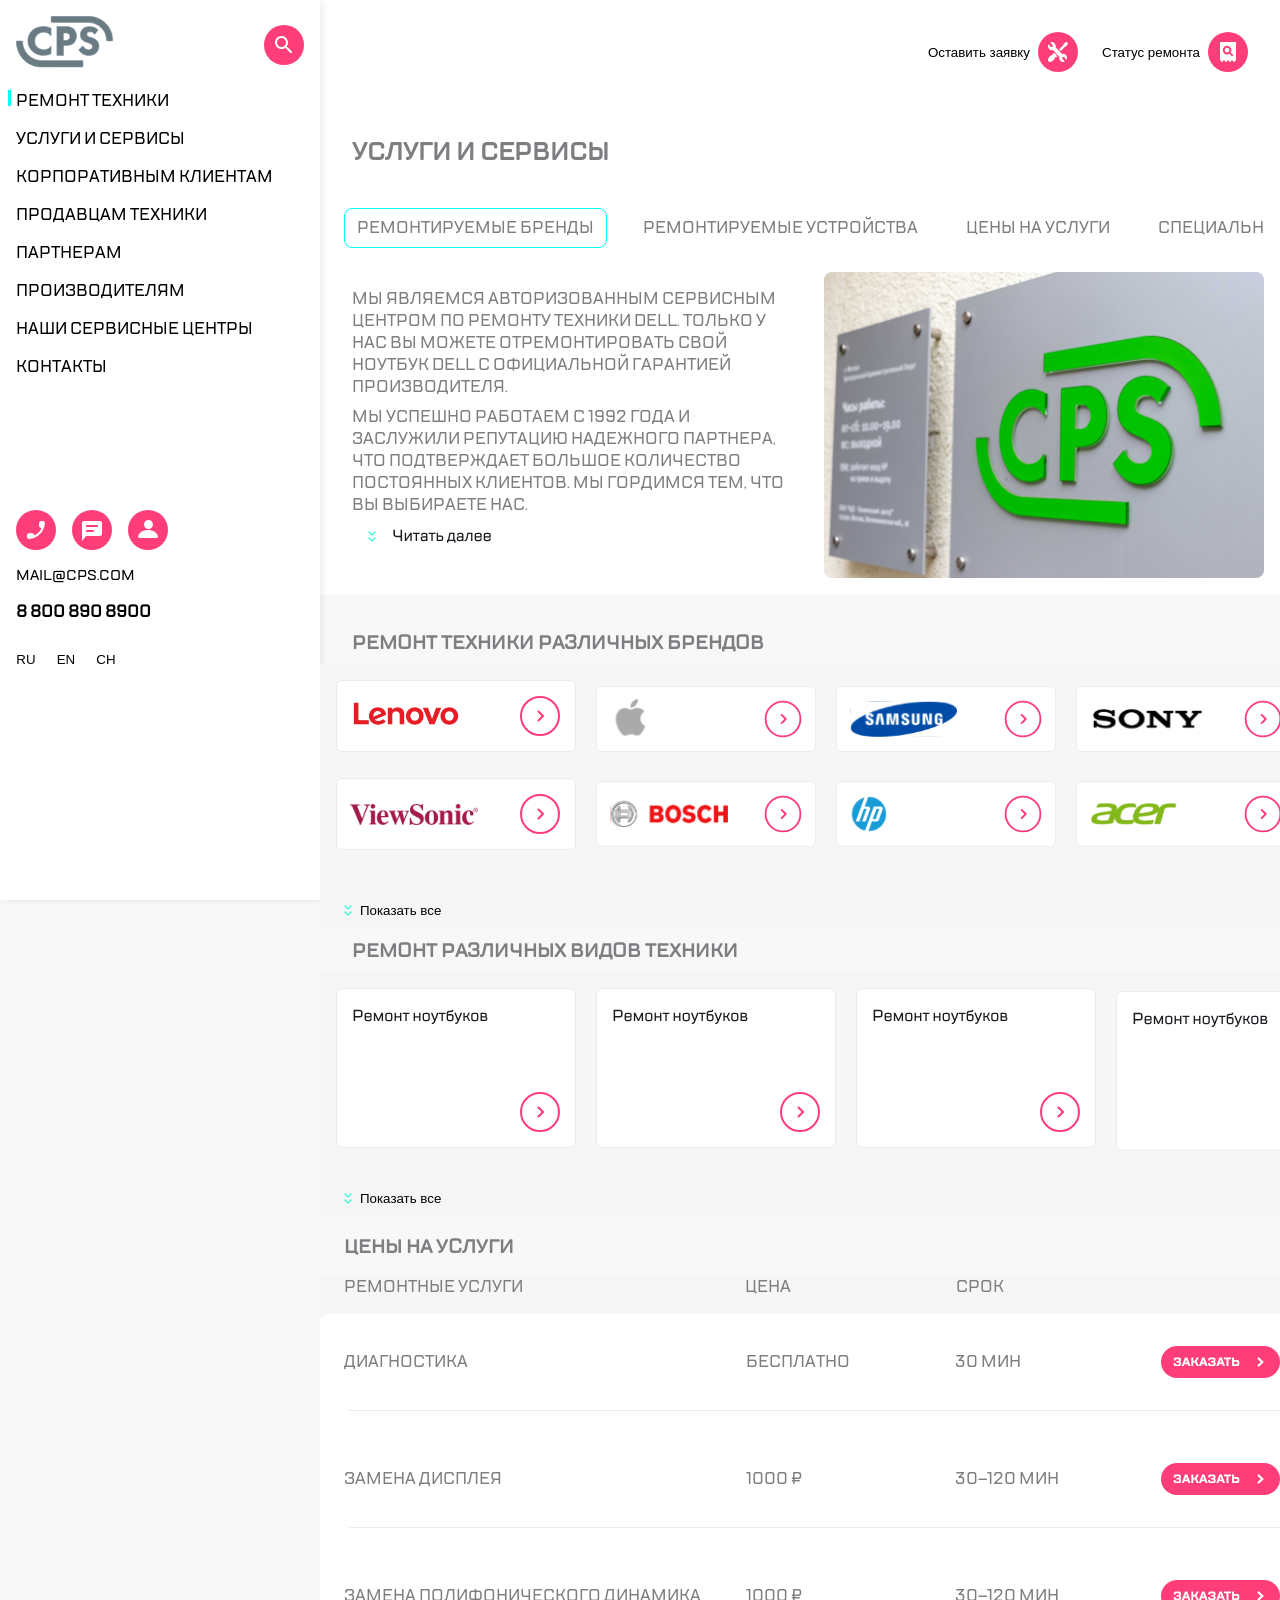
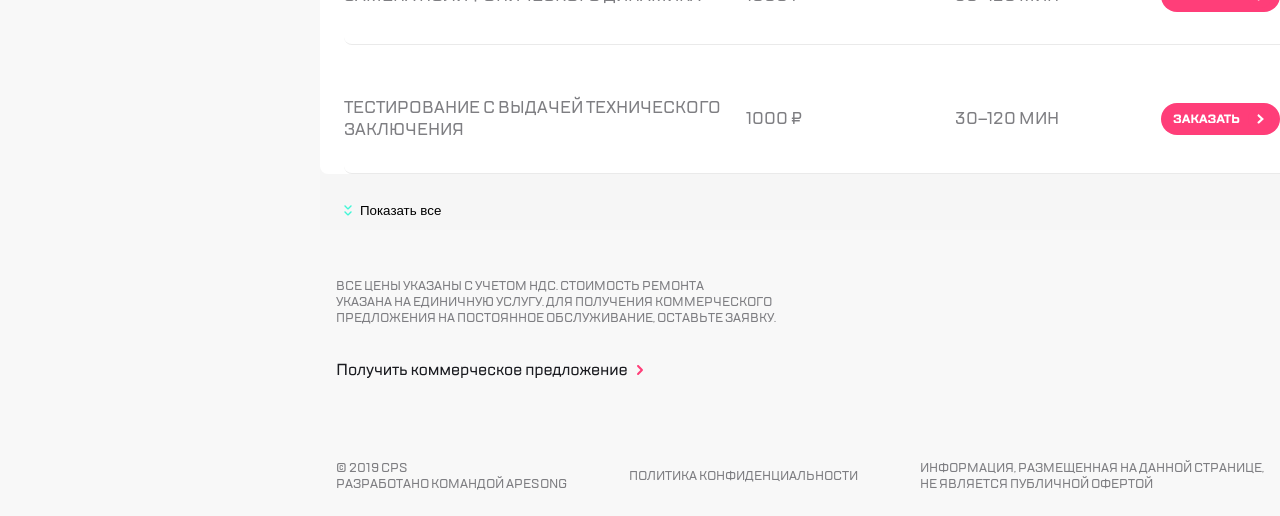
==== commit c541fa9b: "Updates" ====
--- a/index.html
+++ b/index.html
@@ -1,230 +1,238 @@
-<head><script defer="defer" src="./js/bundle.js"></script><link href="style.css" rel="stylesheet"></head><body>
-  <header> </header>
-  <div class="overlay"></div>
-  <div class="container">
-    <aside class="sidebar__main">
-      
-      <header class="sidebar__header">
-        <div class="sidebar__header-left">
-          <button class="btn sidebar__btn-close" type="button">
-            <img src="./img/aside-img/close.svg" alt="close">
+<!doctype html>
+<html lang="en">
+  <head>
+    <meta charset="UTF-8">
+    <meta name="viewport" content="width=device-width,user-scalable=no,initial-scale=1,maximum-scale=1,minimum-scale=1">
+    <meta http-equiv="X-UA-Compatible" content="ie=edge">
+    <title>Webpack 5 Starter</title>
+  <script defer="defer" src="./js/bundle.js"></script><link href="style.css" rel="stylesheet"></head>
+  <body>
+    <header> </header>
+    <div class="overlay"></div>
+    <div class="container">
+      <aside class="sidebar__main">
+        <header class="sidebar__header">
+          <div class="sidebar__header-left">
+            <button class="btn sidebar__btn-close" type="button">
+              <img src="./img/aside-img/close.svg" alt="close">
+            </button>
+            <div class="sidebar__image-cps">
+              <img src="./img/aside-img/cps.svg" alt="CPS logo">
+            </div>
+          </div>
+          <button class="btn sidebar__button-search" type="button">
+            <img src="./img/aside-img/search.svg" alt="Search btn">
           </button>
-          <div class="sidebar__image-cps">
-            <img src="./img/aside-img/cps.svg" alt="CPS logo">
-          </div>
-        </div>
-        <button class="btn sidebar__button-search" type="button">
-          <img src="./img/aside-img/search.svg" alt="Search btn">
-        </button>
-      </header>
-      <nav class="sidebar__nav">
-        <ul class="sidebar__nav-list">
-          <li class="sidebar__nav-item sidebar__nav-item--active">
-            <a class="sidebar__link" href="#">Ремонт техники</a>
-          </li>
-          <li class="sidebar__nav-item"><a class="sidebar__link" href="#">Услуги и сервисы</a></li>
-          <li class="sidebar__nav-item"><a class="sidebar__link" href="#">Корпоративным клиентам</a></li>
-          <li class="sidebar__nav-item"><a class="sidebar__link" href="#">Продавцам техники</a></li>
-          <li class="sidebar__nav-item"><a class="sidebar__link" href="#">Партнерам</a></li>
-          <li class="sidebar__nav-item"><a class="sidebar__link" href="#">Производителям</a></li>
-          <li class="sidebar__nav-item"><a class="sidebar__link" href="#">Наши сервисные центры</a></li>
-          <li class="sidebar__nav-item"><a class="sidebar__link" href="#">Контакты</a></li>
-        </ul>
-      </nav>
-      <footer>
-        <div class="sidebar__contacts">
-          <div class="sidebar__contacts-btn">
-            <button class="btn sidebar__contacts-call" type="button">
-              <img src="./img/aside-img/phone.svg" alt="call">
-            </button>
-            <button class="btn sidebar__contacts-message" type="button">
-              <img src="./img/aside-img/text.svg" alt="text">
-            </button>
-            <button class="btn sidebar__contacts-profile" type="button">
-              <img src="./img/aside-img/profile.svg" alt="profile">
-            </button>
-          </div>
-          <div class="sidebar__contacts-click">
-            <a class="sidebar__contacts-mail" href="mailto:mail@cps.com">mail@cps.com</a>
-            <a class="sidebar__contacts-tel" href="tel:88008908900">8 800 890 8900</a>
-          </div>
-          <div class="sidebar__lang-container">
-            <button class="btn sidebar__lang-ru" type="button">RU</button>
-            <button class="btn sidebar__lang-en" type="button">EN</button>
-            <button class="btn sidebar__lang-ch" type="button">CH</button>
-          </div>
-        </div>
-      </footer>
-    </aside>
-
-    <main class="main">
-      
-      <section class="cps">
-        <header class="cps-header">
-          <div class="cps-header__left">
-            <button class="btn cps-header__burger">
-              <img src="./img/cps-img/burger.png" alt="Меню">
-            </button>
-            <div class="cps-header__logo">
-              <img src="./img/cps-img/cps.svg" alt="CPS Логотип">
-            </div>
-          </div>
-          <div class="cps-header__middle">
-            <button class="btn cps-header__repair-btn">
-              <img src="./img/cps-img/repair.svg" alt="repair">
-            </button>
-            <button class="btn cps-header__search-btn">
-              <img src="./img/cps-img/search.svg" alt="search">
-            </button>
-          </div>
-          <div class="cps-header__right">
-            <button class="cps-header__repair-btn">
-              <span class="cps-header__repair-text">Оставить заявку</span>
-              <img src="./img/cps-img/repair.svg" alt="Ремонт" class="cps-header__repair-img">
-            </button>
-            <button class="cps-header__status-btn">
-              <span class="cps-header__status-text">Статус ремонта</span>
-              <img src="./img/cps-img/checkstatus.svg" alt="Проверить статус" class="cps-header__status-img">
-            </button>
-          </div>
         </header>
-        <h1 class="cps-header__title">Услуги и сервисы</h1>
-        <nav class="cps-nav">
-          <ul class="cps-nav__list">
-            <li class="cps-nav__item cps-nav__item--active"><a href="#">Ремонтируемые бренды</a></li>
-            <li class="cps-nav__item"><a href="#">Ремонтируемые устройства</a></li>
-            <li class="cps-nav__item"><a href="#">Цены на услуги</a></li>
-            <li class="cps-nav__item"><a href="#">Специальные цены</a></li>
-            <li class="cps-nav__item"><a href="#">Контактная информация</a></li>
+        <nav class="sidebar__nav">
+          <ul class="sidebar__nav-list">
+            <li class="sidebar__nav-item sidebar__nav-item--active">
+              <a class="sidebar__link" href="#">Ремонт техники</a>
+            </li>
+            <li class="sidebar__nav-item"><a class="sidebar__link" href="#">Услуги и сервисы</a></li>
+            <li class="sidebar__nav-item"><a class="sidebar__link" href="#">Корпоративным клиентам</a></li>
+            <li class="sidebar__nav-item"><a class="sidebar__link" href="#">Продавцам техники</a></li>
+            <li class="sidebar__nav-item"><a class="sidebar__link" href="#">Партнерам</a></li>
+            <li class="sidebar__nav-item"><a class="sidebar__link" href="#">Производителям</a></li>
+            <li class="sidebar__nav-item"><a class="sidebar__link" href="#">Наши сервисные центры</a></li>
+            <li class="sidebar__nav-item"><a class="sidebar__link" href="#">Контакты</a></li>
           </ul>
         </nav>
-        <div class="cps-content">
-          <div class="cps-content__text">
-            <p class="cps-content__paragraph cps-content__paragraph--open">
-              Мы являемся авторизованным сервисным центром по ремонту техники
-              Dell. Только у нас вы можете отремонтировать свой ноутбук Dell с
-              официальной гарантией производителя.
-            </p>
-            <p class="cps-content__paragraph cps-content__paragraph--hidden">
-              Мы успешно работаем с 1992 года и заслужили репутацию надежного
-              партнера, что подтверждает большое количество постоянных клиентов.
-              Мы гордимся тем, что вы выбираете нас.
-            </p>
-            <div class="cps-content__read">
-              <a href="#" class="cps-content__read-item">
-                <img src="./img/cps-img/read.svg" class="cps-content__read-more" alt="cps-read-more">
-              </a>
-            </div>
-          </div>
-          <div class="cps-content__background-img"></div>
-        </div>
-      </section>
-
-      <h3 class="brand__title">Ремонт техники различных брендов</h3>
-      <div class="swiper brand">
-        <div class="swiper-wrapper brand__list">
-          <div class="swiper-slide brand__item"><img src="./img/brand_img/cat1.svg" alt="Lenovo"></div>
-          <div class="swiper-slide brand__item"><img src="./img/brand_img/cat1_copy_2.svg" class="brand__img" alt="Apple"></div>
-          <div class="swiper-slide brand__item"><img src="./img/brand_img/cat1copy.svg" class="brand__img" alt="Samsung"></div>
-          <div class="swiper-slide brand__item"><img src="./img/brand_img/cat1copy10.svg" class="brand__img" alt="Sony"></div>
-          <div class="swiper-slide brand__item"><img src="./img/brand_img/cat1copy3.svg" class="brand__img" alt="ViewSonic"></div>
-          <div class="swiper-slide brand__item"><img src="./img/brand_img/cat1copy7.svg" class="brand__img" alt="Bosh"></div>
-          <div class="swiper-slide brand__item"><img src="img/brand_img/cat1copy8.svg" class="brand__img" alt="HP"></div>
-          <div class="swiper-slide brand__item"><img src="./img/brand_img/cat1copy9.svg" class="brand__img" alt="Acer"></div>
-          <div class="swiper-slide brand__item"><img src="./img/brand_img/cat1.svg" class="brand__img" alt="Lenovo"></div>
-          <div class="swiper-slide brand__item"><img src="./img/brand_img/cat1_copy_2.svg" class="brand__img" alt="Apple"></div>
-          <div class="swiper-slide brand__item"><img src="./img/brand_img/cat1copy.svg" class="brand__img" alt="Samsung"></div>
-        </div>
-        <div class="swiper-pagination"></div>
-        <button class="brand__button toggle-btn" type="button" id="brandBtn">
-          <img class="arrow" src="./img/arrow.svg" alt="arrow">
-          <span class="brand__button-text">Показать все</span>
-        </button>
-      </div>
-
-      <h3 class="services__title">Ремонт различных видов техники</h3>
-      <div class="swiper repair">
-        <div class="swiper-wrapper repair__list">
-          <div class="swiper-slide repair__item"><img src="./img/swiper2.img/repair.svg" alt="repair"></div>
-          <div class="swiper-slide repair__item"><img src="./img/swiper2.img/repair.svg" alt="repair"></div>
-          <div class="swiper-slide repair__item"><img src="./img/swiper2.img/repair.svg" alt="repair"></div>
-          <div class="swiper-slide repair__item"><img src="./img/swiper2.img/repair.svg" alt="repair"></div>
-          <div class="swiper-slide repair__item"><img src="./img/swiper2.img/repair.svg" alt="repair"></div>
-          <div class="swiper-slide repair__item"><img src="./img/swiper2.img/repair.svg" alt="repair"></div>
-          <div class="swiper-slide repair__item"><img src="./img/swiper2.img/repair.svg" alt="repair"></div>
-          <div class="swiper-slide repair__item"><img src="./img/swiper2.img/repair.svg" alt="repair"></div>
-        </div>
-        <div class="swiper-pagination"></div>
-        <button class="repair__button toggle-btn" type="button" id="repairBtn">
-          <img class="arrow" src="./img/arrow.svg" alt="arrow">
-          <span class="repair__button-text">Показать все</span>
-        </button>
-      </div>
-
-      <div class="price">
-        <h3 class="price__title">Цены на услуги</h3>
-        <div class="price__table swiper">
-          <div class="price__head">
-            <span class="price__head-service">Ремонтные услуги</span>
-            <span class="price__head-price">Цена</span>
-            <span class="price__head-time">Срок</span>
-          </div>
-          <div class="swiper-wrapper price__list">
-            <div class="swiper-slide price__item">
-              <div class="price__service">Диагностика</div>
-              <div class="price__cost">Бесплатно</div>
-              <div class="price__time">30 мин</div>
-              <button class="price__button" type="button"><img src="./img/price-img/order.svg" alt="arrow" class="price__button-icon"></button>
-            </div>
-            <div class="swiper-slide price__item">
-              <div class="price__service">Замена дисплея</div>
-              <div class="price__cost">1000 ₽</div>
-              <div class="price__time">30–120 мин</div>
-              <button class="price__button" type="button"><img src="./img/price-img/order.svg" alt="arrow" class="price__button-icon"></button>
-            </div>
-            <div class="swiper-slide price__item">
-              <div class="price__service">Замена полифонического динамика</div>
-              <div class="price__cost">1000 ₽</div>
-              <div class="price__time">30–120 мин</div>
-              <button class="price__button" type="button"><img src="./img/price-img/order.svg" alt="arrow" class="price__button-icon"></button>
-            </div>
-            <div class="swiper-slide price__item">
-              <div class="price__service">Тестирование с выдачей технического заключения</div>
-              <div class="price__cost">1000 ₽</div>
-              <div class="price__time">30–120 мин</div>
-              <button class="price__button" type="button"><img src="./img/price-img/order.svg" alt="arrow" class="price__button-icon"></button>
-            </div>
-            <div class="swiper-slide price__item">
-              <div class="price__service">Замена программного обеспечения</div>
-              <div class="price__cost">1000 ₽</div>
-              <div class="price__time">30–120 мин</div>
-              <button class="price__button" type="button"><img src="./img/price-img/order.svg" alt="arrow" class="price__button-icon"></button>
-            </div>
+        <footer>
+          <div class="sidebar__contacts">
+            <div class="sidebar__contacts-btn">
+              <button class="btn sidebar__contacts-call" type="button">
+                <img src="./img/aside-img/phone.svg" alt="call">
+              </button>
+              <button class="btn sidebar__contacts-message" type="button">
+                <img src="./img/aside-img/text.svg" alt="text">
+              </button>
+              <button class="btn sidebar__contacts-profile" type="button">
+                <img src="./img/aside-img/profile.svg" alt="profile">
+              </button>
+            </div>
+            <div class="sidebar__contacts-click">
+              <a class="sidebar__contacts-mail" href="mailto:mail@cps.com">mail@cps.com</a>
+              <a class="sidebar__contacts-tel" href="tel:88008908900">8 800 890 8900</a>
+            </div>
+            <div class="sidebar__lang-container">
+              <button class="btn sidebar__lang-ru" type="button">RU</button>
+              <button class="btn sidebar__lang-en" type="button">EN</button>
+              <button class="btn sidebar__lang-ch" type="button">CH</button>
+            </div>
+          </div>
+        </footer>
+      </aside>
+
+      <main class="main">
+        
+        <section class="cps">
+          <header class="cps-header">
+            <div class="cps-header__left">
+              <button class="btn cps-header__burger">
+                <img src="./img/cps-img/burger.png" alt="Меню">
+              </button>
+              <div class="cps-header__logo">
+                <img src="./img/cps-img/cps.svg" alt="CPS Логотип">
+              </div>
+            </div>
+            <div class="cps-header__middle">
+              <button class="btn cps-header__repair-btn">
+                <img src="./img/cps-img/repair.svg" alt="repair">
+              </button>
+              <button class="btn cps-header__search-btn">
+                <img src="./img/cps-img/search.svg" alt="search">
+              </button>
+            </div>
+            <div class="cps-header__right">
+              <button class="cps-header__repair-btn">
+                <span class="cps-header__repair-text">Оставить заявку</span>
+                <img src="./img/cps-img/repair.svg" alt="Ремонт" class="cps-header__repair-img">
+              </button>
+              <button class="cps-header__status-btn">
+                <span class="cps-header__status-text">Статус ремонта</span>
+                <img src="./img/cps-img/checkstatus.svg" alt="Проверить статус" class="cps-header__status-img">
+              </button>
+            </div>
+          </header>
+          <h1 class="cps-header__title">Услуги и сервисы</h1>
+          <nav class="cps-nav">
+            <ul class="cps-nav__list">
+              <li class="cps-nav__item cps-nav__item--active"><a href="#">Ремонтируемые бренды</a></li>
+              <li class="cps-nav__item"><a href="#">Ремонтируемые устройства</a></li>
+              <li class="cps-nav__item"><a href="#">Цены на услуги</a></li>
+              <li class="cps-nav__item"><a href="#">Специальные цены</a></li>
+              <li class="cps-nav__item"><a href="#">Контактная информация</a></li>
+            </ul>
+          </nav>
+          <div class="cps-content">
+            <div class="cps-content__text">
+              <p class="cps-content__paragraph cps-content__paragraph--open">
+                Мы являемся авторизованным сервисным центром по ремонту техники
+                Dell. Только у нас вы можете отремонтировать свой ноутбук Dell с
+                официальной гарантией производителя.
+              </p>
+              <p class="cps-content__paragraph cps-content__paragraph--hidden">
+                Мы успешно работаем с 1992 года и заслужили репутацию надежного
+                партнера, что подтверждает большое количество постоянных
+                клиентов. Мы гордимся тем, что вы выбираете нас.
+              </p>
+              <div class="cps-content__read">
+                <a href="#" class="cps-content__read-item">
+                  <img src="./img/cps-img/read.svg" class="cps-content__read-more" alt="cps-read-more">
+                </a>
+              </div>
+            </div>
+            <div class="cps-content__background-img"></div>
+          </div>
+        </section>
+
+        <h3 class="brand__title">Ремонт техники различных брендов</h3>
+        <div class="swiper brand">
+          <div class="swiper-wrapper brand__list">
+            <div class="swiper-slide brand__item"><img src="./img/brand_img/cat1.svg" alt="Lenovo"></div>
+            <div class="swiper-slide brand__item"><img src="./img/brand_img/cat1_copy_2.svg" class="brand__img" alt="Apple"></div>
+            <div class="swiper-slide brand__item"><img src="./img/brand_img/cat1copy.svg" class="brand__img" alt="Samsung"></div>
+            <div class="swiper-slide brand__item"><img src="./img/brand_img/cat1copy10.svg" class="brand__img" alt="Sony"></div>
+            <div class="swiper-slide brand__item"><img src="./img/brand_img/cat1copy3.svg" class="brand__img" alt="ViewSonic"></div>
+            <div class="swiper-slide brand__item"><img src="./img/brand_img/cat1copy7.svg" class="brand__img" alt="Bosh"></div>
+            <div class="swiper-slide brand__item"><img src="img/brand_img/cat1copy8.svg" class="brand__img" alt="HP"></div>
+            <div class="swiper-slide brand__item"><img src="./img/brand_img/cat1copy9.svg" class="brand__img" alt="Acer"></div>
+            <div class="swiper-slide brand__item"><img src="./img/brand_img/cat1.svg" class="brand__img" alt="Lenovo"></div>
+            <div class="swiper-slide brand__item"><img src="./img/brand_img/cat1_copy_2.svg" class="brand__img" alt="Apple"></div>
+            <div class="swiper-slide brand__item"><img src="./img/brand_img/cat1copy.svg" class="brand__img" alt="Samsung"></div>
           </div>
           <div class="swiper-pagination"></div>
-          <button class="price-table__button toggle-btn" type="button" id="price-tableBtn">
+          <button class="brand__button toggle-btn" type="button" id="brandBtn">
             <img class="arrow" src="./img/arrow.svg" alt="arrow">
-            <span class="price-table__button-text">Показать все</span>
+            <span class="brand__button-text">Показать все</span>
           </button>
         </div>
-        <div class="price__footer">
-          <p class="price__description">
-            Все цены указаны с учетом НДС. Стоимость ремонта <br>
-            указана на единичную услугу. Для получения коммерческого<br>
-            предложения на постоянное обслуживание, оставьте заявку.
-          </p>
-          <a href="#" class="price__offer">
-            <img src="./img/price-img/comercial-suggestion.svg" alt="more" class="price__offer-icon">
-          </a>
+
+        <h3 class="services__title">Ремонт различных видов техники</h3>
+        <div class="swiper repair">
+          <div class="swiper-wrapper repair__list">
+            <div class="swiper-slide repair__item"><img src="./img/swiper2.img/repair.svg" alt="repair"></div>
+            <div class="swiper-slide repair__item"><img src="./img/swiper2.img/repair.svg" alt="repair"></div>
+            <div class="swiper-slide repair__item"><img src="./img/swiper2.img/repair.svg" alt="repair"></div>
+            <div class="swiper-slide repair__item"><img src="./img/swiper2.img/repair.svg" alt="repair"></div>
+            <div class="swiper-slide repair__item"><img src="./img/swiper2.img/repair.svg" alt="repair"></div>
+            <div class="swiper-slide repair__item"><img src="./img/swiper2.img/repair.svg" alt="repair"></div>
+            <div class="swiper-slide repair__item"><img src="./img/swiper2.img/repair.svg" alt="repair"></div>
+            <div class="swiper-slide repair__item"><img src="./img/swiper2.img/repair.svg" alt="repair"></div>
+          </div>
+          <div class="swiper-pagination"></div>
+          <button class="repair__button toggle-btn" type="button" id="repairBtn">
+            <img class="arrow" src="./img/arrow.svg" alt="arrow">
+            <span class="repair__button-text">Показать все</span>
+          </button>
         </div>
-      </div>
-
-      <footer class="footer">
-        <div class="left">© 2019 CPS <br>Разработано командой Apesong</div>
-        <div class="middle">Политика конфиденциальности</div>
-        <div class="right">Информация, размещенная на данной странице, <br>не является
-          публичной офертой</div>
-      </footer>
-    </main>
-  </div>
-</body>
+
+        <div class="price">
+          <h3 class="price__title">Цены на услуги</h3>
+          <div class="price__table swiper">
+            <div class="price__head">
+              <span class="price__head-service">Ремонтные услуги</span>
+              <span class="price__head-price">Цена</span>
+              <span class="price__head-time">Срок</span>
+            </div>
+            <div class="swiper-wrapper price__list">
+              <div class="swiper-slide price__item">
+                <div class="price__service">Диагностика</div>
+                <div class="price__cost">Бесплатно</div>
+                <div class="price__time">30 мин</div>
+                <button class="price__button" type="button"><img src="./img/price-img/order.svg" alt="arrow" class="price__button-icon"></button>
+              </div>
+              <div class="swiper-slide price__item">
+                <div class="price__service">Замена дисплея</div>
+                <div class="price__cost">1000 ₽</div>
+                <div class="price__time">30–120 мин</div>
+                <button class="price__button" type="button"><img src="./img/price-img/order.svg" alt="arrow" class="price__button-icon"></button>
+              </div>
+              <div class="swiper-slide price__item">
+                <div class="price__service">Замена полифонического динамика</div>
+                <div class="price__cost">1000 ₽</div>
+                <div class="price__time">30–120 мин</div>
+                <button class="price__button" type="button"><img src="./img/price-img/order.svg" alt="arrow" class="price__button-icon"></button>
+              </div>
+              <div class="swiper-slide price__item">
+                <div class="price__service">Тестирование с выдачей технического заключения</div>
+                <div class="price__cost">1000 ₽</div>
+                <div class="price__time">30–120 мин</div>
+                <button class="price__button" type="button"><img src="./img/price-img/order.svg" alt="arrow" class="price__button-icon"></button>
+              </div>
+              <div class="swiper-slide price__item">
+                <div class="price__service">Замена программного обеспечения</div>
+                <div class="price__cost">1000 ₽</div>
+                <div class="price__time">30–120 мин</div>
+                <button class="price__button" type="button"><img src="./img/price-img/order.svg" alt="arrow" class="price__button-icon"></button>
+              </div>
+            </div>
+            <div class="swiper-pagination"></div>
+            <button class="price-table__button toggle-btn" type="button" id="price-tableBtn">
+              <img class="arrow" src="./img/arrow.svg" alt="arrow">
+              <span class="price-table__button-text">Показать все</span>
+            </button>
+          </div>
+          <div class="price__footer">
+            <p class="price__description">
+              Все цены указаны с учетом НДС. Стоимость ремонта <br>
+              указана на единичную услугу. Для получения коммерческого<br>
+              предложения на постоянное обслуживание, оставьте заявку.
+            </p>
+            <a href="#" class="price__offer">
+              <img src="./img/price-img/comercial-suggestion.svg" alt="more" class="price__offer-icon">
+            </a>
+          </div>
+        </div>
+
+        <footer class="footer">
+          <div class="left">© 2019 CPS <br>Разработано командой Apesong</div>
+          <div class="middle">Политика конфиденциальности</div>
+          <div class="right">Информация, размещенная на данной странице, <br>не является
+            публичной офертой</div>
+        </footer>
+      </main>
+    </div>
+  </body>
+</html>
